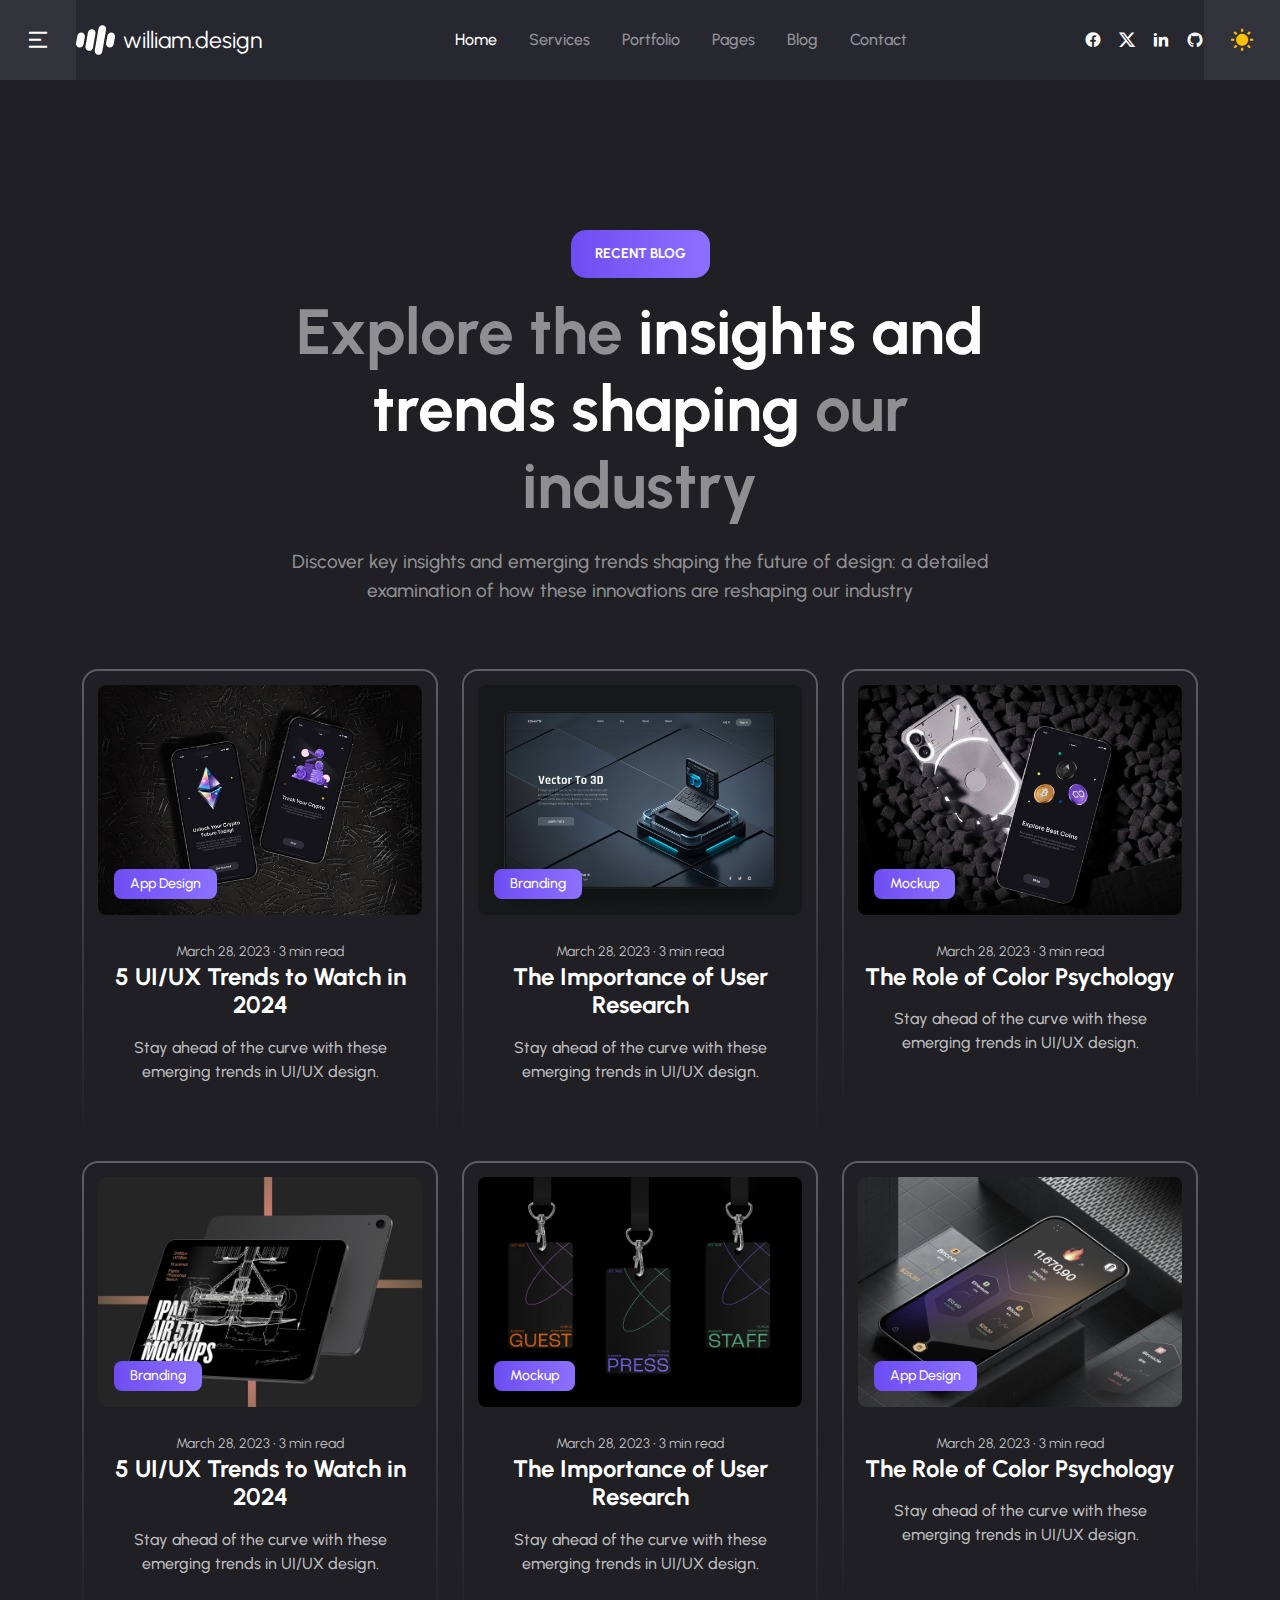
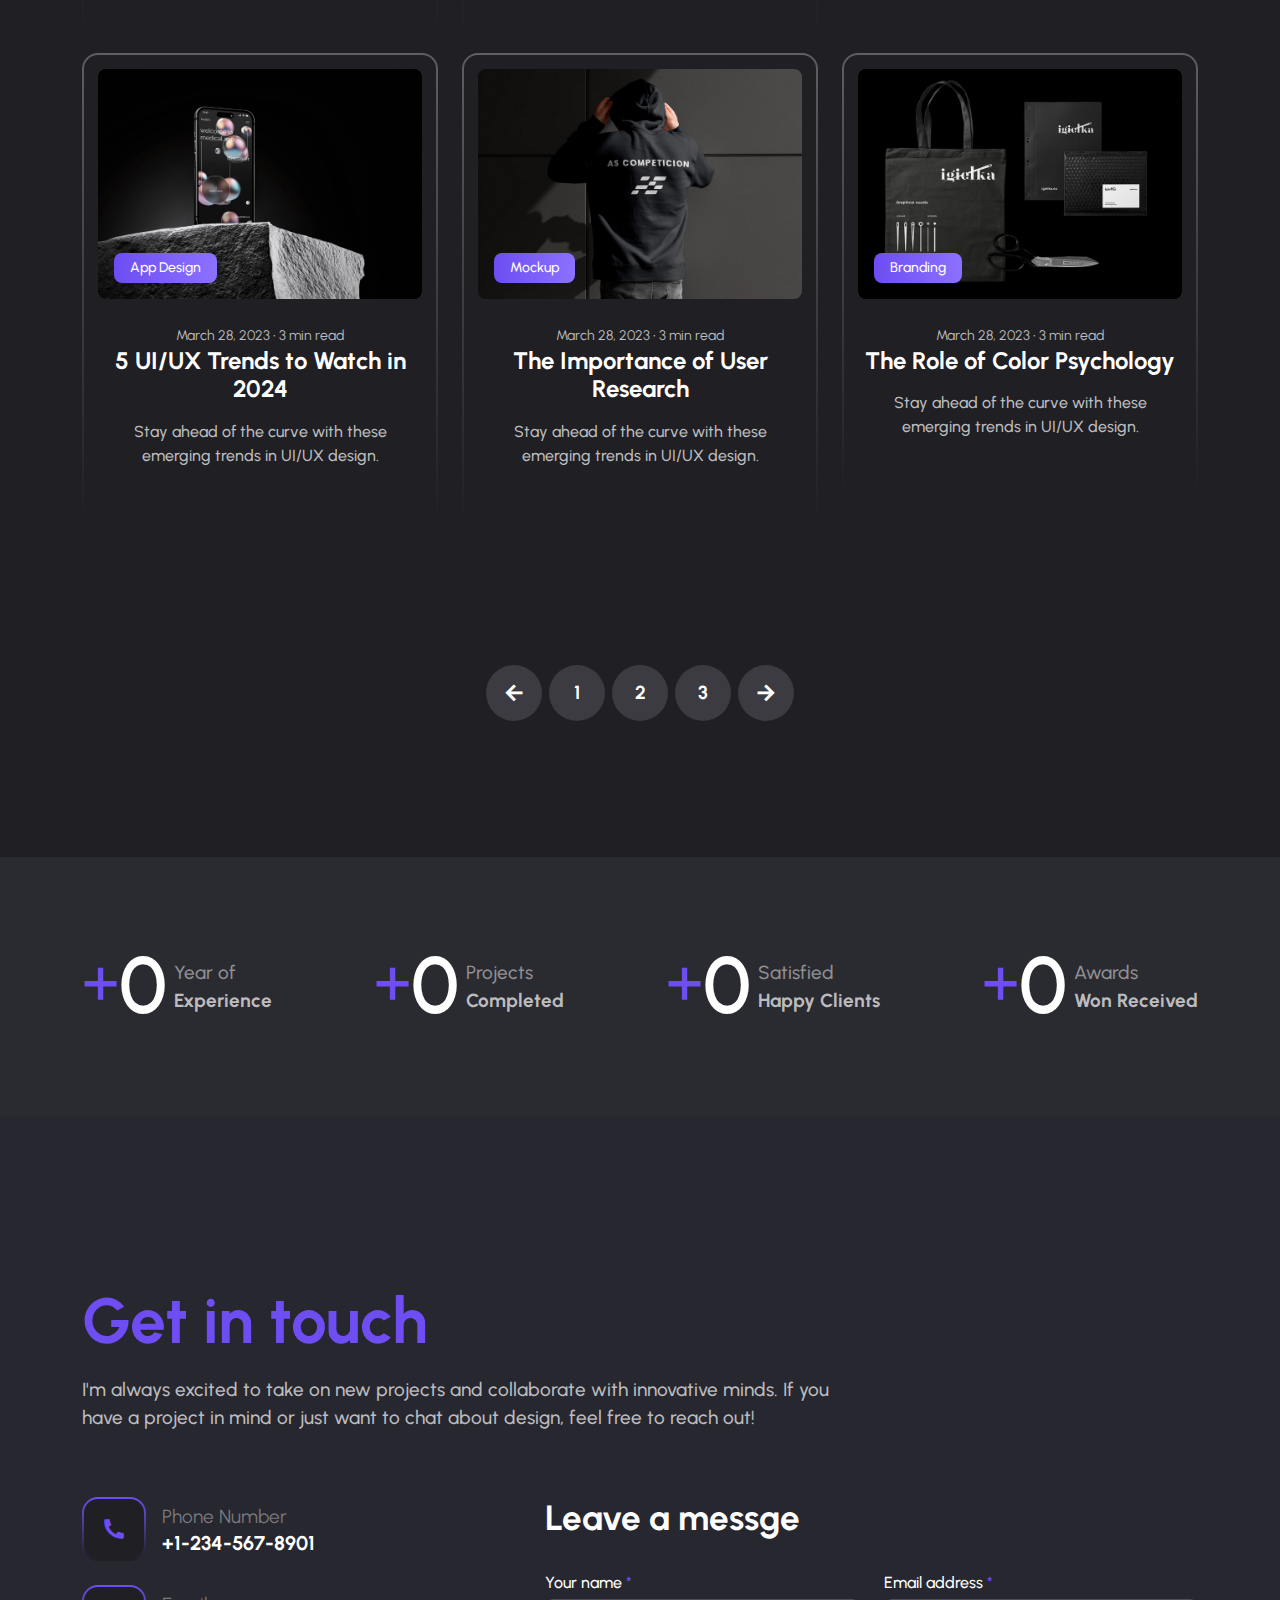
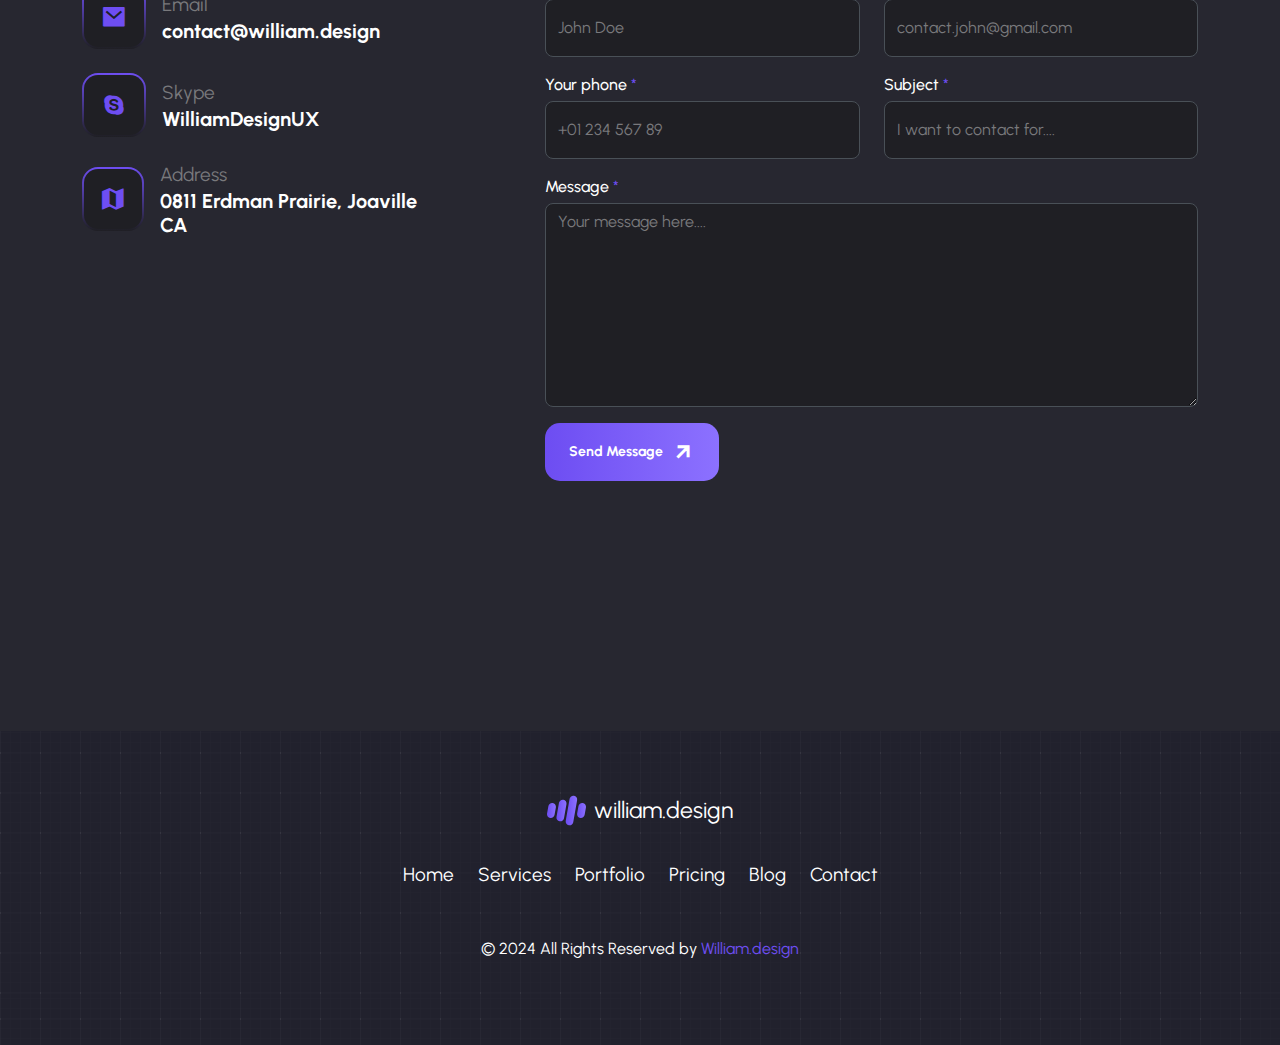
==== blog-list.html @ feea3c9a "Initial commit" ====
<!doctype html>
<html lang="en" data-bs-theme="dark">
    <head>
        <meta charset="UTF-8" />
<meta name="viewport" content="width=device-width, initial-scale=1.0" />
<meta http-equiv="x-ua-compatible" content="ie=edge" />
<title>William - Blog List</title>
<script src="assets/js/vendors/color-modes.js"></script>
<!-- Favicon icon-->
<link rel="shortcut icon" type="image/x-icon" href="assets/imgs/template/favicon-gradient.svg" />
<!-- Libs CSS -->
<link rel="stylesheet" href="assets/css/vendors/bootstrap.min.css" />
<link rel="stylesheet" href="assets/css/vendors/swiper-bundle.min.css" />
<link rel="stylesheet" href="assets/css/vendors/aos.css" />
<link rel="stylesheet" href="assets/css/vendors/odometer.css" />
<link rel="stylesheet" href="assets/css/vendors/carouselTicker.css" />
<link rel="stylesheet" href="assets/css/vendors/magnific-popup.css" />
<link rel="stylesheet" href="assets/fonts/remixicon/remixicon.css" />
<link rel="stylesheet" href="assets/fonts/satoshi/satoshi.css" />
<!-- Fonts -->
<link rel="preconnect" href="https://fonts.googleapis.com" />
<link rel="preconnect" href="https://fonts.gstatic.com" crossorigin />
<link href="https://fonts.googleapis.com/css2?family=DM+Mono:wght@300;400;500&family=Playfair+Display:wght@400..900&family=Urbanist:wght@100..900&display=swap" rel="stylesheet" />
<!-- Main CSS -->
<link rel="stylesheet" href="assets/css/main.css" />

    </head>
    <body>
        <!-- prettier-ignore -->
        <!--Preloader-->
<div id="preloader">
    <div class="loader-cover">
        <div class="loader-container">
            <div class="loader-icon"></div>
        </div>
    </div>
</div>
<!--Preloader-end -->

        <!-- Navbar -->
<header>
    <nav class="navbar navbar-expand-lg navbar-light w-100 flex-nowrap z-999 p-0">
        <a href="#" class="navbar-menu p-4 text-center square-100 menu-tigger icon_80 icon-shape d-none d-md-flex" data-bs-target=".offCanvas__info" aria-controls="offCanvas__info">
            <i class="ri-menu-2-line"></i>
        </a>
        <div class="container py-3 px-0">
            <a class="navbar-brand d-flex main-logo align-items-center ms-lg-0 ms-md-5 ms-3" href="index.html">
                <img src="assets/imgs/template/favicon.svg" alt="zelio" />
                <span class="fs-4 ms-2">william.design</span>
            </a>
            <div class="d-none d-lg-flex"><div class="main-menu">
    <ul class="navbar-nav me-auto mb-2 mb-lg-0">
        <li class="nav-item has-children">
            <a class="nav-link active" href="#">Home</a>
            <ul class="sub-menu">
                <li><a href="index.html">Landing page</a></li>
                <li><a href="index-1.html">Home 1 - Designer</a></li>
                <li><a href="index-2.html">Home 2 - Developer</a></li>
                <li><a href="index-3.html">Home 3 - Author</a></li>
            </ul>
        </li>

        <li class="nav-item">
            <a class="nav-link" href="services.html">Services</a>
        </li>
        <li class="nav-item">
            <a class="nav-link" href="work.html">Portfolio</a>
        </li>

        <li class="nav-item  has-children">
            <a class="nav-link" href="#">Pages</a>
            <ul class="sub-menu">
                <li><a href="pricing.html">Pricing</a></li>
                <li><a href="coming-soon.html">Coming Soon</a></li>
                <li><a href="404.html">404</a></li>
            </ul>
        </li>

        <li class="nav-item">
            <a class="nav-link" href="blog-list.html">Blog</a>
        </li>
        <li class="nav-item">
            <a class="nav-link" href="#contact">Contact</a>
        </li>
    </ul>
</div>
</div>
            <div class="navbar-social d-flex align-items-center pe-5 pe-lg-0 me-5 me-lg-0">
                <div class="d-md-flex d-none gap-3">
                    <a href="http://facebook.com">
                        <i class="ri-facebook-circle-fill fs-18"></i>
                    </a>
                    <a href="http://twitter.com">
                        <i class="ri-twitter-x-fill fs-18"></i>
                    </a>
                    <a href="http://linkedin.com">
                        <i class="ri-linkedin-fill fs-18"></i>
                    </a>
                    <a href="http://github.com">
                        <i class="ri-github-fill fs-18"></i>
                    </a>
                </div>
                <div class="burger-icon burger-icon-white border rounded-3">
                    <span class="burger-icon-top"></span>
                    <span class="burger-icon-mid"></span>
                    <span class="burger-icon-bottom"></span>
                </div>
            </div>
        </div>
        <div class="dark-light-switcher pe-10 pe-lg-0 pe-0 ps-md-5 ps-0 ps-lg-4 pe-lg-4 d-flex justify-content-center align-items-center icon_80 @@classList">
    <i class="ri-sun-fill text-warning"></i>
    <i class="ri-contrast-2-line text-white"></i>
</div>

    </nav>
    <!-- offCanvas-menu -->
<div class="offCanvas__info">
    <div class="offCanvas__close-icon menu-close">
        <button><i class="ri-close-line"></i></button>
    </div>
    <div class="offCanvas__logo mb-5"><h3 class="mb-0">Get in touch</h3></div>
    <div class="offCanvas__side-info mb-30">
        <div class="contact-list mb-30">
            <p class="fs-6 fw-medium text-200 mb-5">I'm always excited to take on new projects and collaborate with innovative minds.</p>
            <div class="mb-3">
                <span class="text-400 fs-5">Phone Number</span>
                <p class="mb-0">+1-234-567-8901</p>
            </div>
            <div class="mb-3">
                <span class="text-400 fs-5">Email</span>
                <p class="mb-0">contact@william.design</p>
            </div>
            <div class="mb-3">
                <span class="text-400 fs-5">Skype</span>
                <p class="mb-0">WilliamDesignUX</p>
            </div>
            <div class="mb-3">
                <span class="text-400 fs-5">Address</span>
                <p class="mb-0">0811 Erdman Prairie Road, Joaville, California 90210</p>
            </div>
        </div>

        <div class="contact-list">
            <p class="text-400 fs-5 mb-2">Social</p>
            <div class="d-md-flex d-none gap-3">
                <a href="http://facebook.com">
                    <i class="ri-facebook-circle-fill fs-18"></i>
                </a>
                <a href="http://twitter.com">
                    <i class="ri-twitter-x-fill fs-18"></i>
                </a>
                <a href="http://linkedin.com">
                    <i class="ri-linkedin-fill fs-18"></i>
                </a>
                <a href="http://github.com">
                    <i class="ri-github-fill fs-18"></i>
                </a>
            </div>
        </div>
    </div>
</div>
<div class="offCanvas__overly"></div>
 <div class="mobile-header-active mobile-header-wrapper-style perfect-scrollbar button-bg-2">
    <div class="mobile-header-wrapper-inner">
        <div class="mobile-header-logo">
            <a class="d-flex main-logo align-items-center d-inline-flex" href="index.html">
                <img src="assets/imgs/footer-1/logo.svg" alt="zelio" />
                <span class="fs-4 ms-2 text-dark">william.design</span>
            </a>
            <div class="burger-icon burger-icon-white border rounded-3">
                <span class="burger-icon-top"></span>
                <span class="burger-icon-mid"></span>
                <span class="burger-icon-bottom"></span>
            </div>
        </div>
        <div class="mobile-header-content-area">
            <div class="perfect-scroll">
                <div class="mobile-menu-wrap mobile-header-border">
                    <nav>
                        <ul class="mobile-menu font-heading ps-0">
                            <li class="nav-item has-children">
                                <a class="nav-link active" href="#">Home</a>
                                <ul class="sub-menu">
                                    <li><a href="index.html">Landing page</a></li>
                                    <li><a href="index-1.html">Home 1 - Designer</a></li>
                                    <li><a href="index-2.html">Home 2 - Developer</a></li>
                                    <li><a href="index-3.html">Home 3 - Author</a></li>
                                </ul>
                            </li>

                            <li class="nav-item">
                                <a class="nav-link" href="services.html">Services</a>
                            </li>
                            <li class="nav-item">
                                <a class="nav-link" href="work.html">Portfolio</a>
                            </li>

                            <li class="nav-item">
                                <a class="nav-link" href="pricing.html">Pricing</a>
                            </li>

                            <li class="nav-item">
                                <a class="nav-link" href="blog-list.html">Blog</a>
                            </li>
                            <li class="nav-item">
                                <a class="nav-link" href="#contact">Contact</a>
                            </li>
                        </ul>
                    </nav>
                </div>
            </div>
        </div>
    </div>
</div>

</header>

        <main>
            <!-- prettier-ignore -->
            <!-- blog list -->
<section class="section-blog-list pt-150">
    <div class="container">
        <div class="row">
            <div class="col-lg-8 mx-lg-auto mb-lg-0">
                <div class="text-center">
                    <div class="btn btn-gradient d-inline-block text-uppercase">Recent blog</div>
                    <h3 class="ds-3 mt-3 mb-4 text-300">Explore the <span class="text-dark">insights and trends shaping</span> our industry</h3>
                    <p class="text-300 fs-5 mb-0">
                        Discover key insights and emerging trends shaping the future of design: a detailed <br />
                        examination of how these innovations are reshaping our industry
                    </p>
                </div>
            </div>
        </div>
        <div class="row mt-8">
            <!--prettier-ignore-->
            <div class="col-lg-4">
    <div class="blog-card rounded-4 mb-lg-3 mb-md-5 mb-3">
        <div class="blog-card__image position-relative">
            <div class="zoom-img rounded-3 overflow-hidden">
                <img class="w-100" src="assets/imgs/blog/blog-1/img-1.png" alt="zelio" />
                <a class="position-absolute bottom-0 start-0 m-3 text-white-keep btn btn-gradient fw-medium rounded-3 px-3 py-2" href="blog-details.html">App Design</a>
                <a href="blog-details.html" class="blog-card__link position-absolute top-50 start-50 translate-middle icon-md icon-shape bg-linear-1 rounded-circle">
                    <i class="ri-arrow-right-up-line text-dark"></i>
                </a>
            </div>
        </div>
        <div class="blog-card__content position-relative text-center mt-4">
            <span class="blog-card__date fs-7">March 28, 2023 • 3 min read</span>
            <h5 class="blog-card__title">5 UI/UX Trends to Watch in 2024</h5>
            <p class="blog-card__description fs-6">Stay ahead of the curve with these emerging trends in UI/UX design.</p>
            <a href="blog-details.html" class="link-overlay position-absolute top-0 start-0 w-100 h-100"></a>
        </div>
    </div>
</div>
<div class="col-lg-4">
    <div class="blog-card rounded-4 mb-lg-3 mb-md-5 mb-3">
        <div class="blog-card__image position-relative">
            <div class="zoom-img rounded-3 overflow-hidden">
                <img class="w-100" src="assets/imgs/blog/blog-1/img-2.png" alt="zelio" />
                <a class="position-absolute bottom-0 start-0 m-3 text-white-keep btn btn-gradient fw-medium rounded-3 px-3 py-2" href="blog-details.html">Branding</a>
                <a href="blog-details.html" class="blog-card__link position-absolute top-50 start-50 translate-middle icon-md icon-shape bg-linear-1 rounded-circle">
                    <i class="ri-arrow-right-up-line text-dark"></i>
                </a>
            </div>
        </div>
        <div class="blog-card__content position-relative text-center mt-4">
            <span class="blog-card__date fs-7">March 28, 2023 • 3 min read</span>
            <h5 class="blog-card__title">The Importance of User Research</h5>
            <p class="blog-card__description fs-6">Stay ahead of the curve with these emerging trends in UI/UX design.</p>
            <a href="blog-details.html" class="link-overlay position-absolute top-0 start-0 w-100 h-100"></a>
        </div>
    </div>
</div>
<div class="col-lg-4">
    <div class="blog-card rounded-4 mb-lg-3 mb-md-5 mb-3">
        <div class="blog-card__image position-relative">
            <div class="zoom-img rounded-3 overflow-hidden">
                <img class="w-100" src="assets/imgs/blog/blog-1/img-3.png" alt="zelio" />
                <a class="position-absolute bottom-0 start-0 m-3 text-white-keep btn btn-gradient fw-medium rounded-3 px-3 py-2" href="blog-details.html">Mockup</a>
                <a href="blog-details.html" class="blog-card__link position-absolute top-50 start-50 translate-middle icon-md icon-shape bg-linear-1 rounded-circle">
                    <i class="ri-arrow-right-up-line text-dark"></i>
                </a>
            </div>
        </div>
        <div class="blog-card__content position-relative text-center mt-4">
            <span class="blog-card__date fs-7">March 28, 2023 • 3 min read</span>
            <h5 class="blog-card__title">The Role of Color Psychology</h5>
            <p class="blog-card__description fs-6">Stay ahead of the curve with these emerging trends in UI/UX design.</p>
            <a href="blog-details.html" class="link-overlay position-absolute top-0 start-0 w-100 h-100"></a>
        </div>
    </div>
</div>
<div class="col-lg-4">
    <div class="blog-card rounded-4 mb-lg-3 mb-md-5 mb-3">
        <div class="blog-card__image position-relative">
            <div class="zoom-img rounded-3 overflow-hidden">
                <img class="w-100" src="assets/imgs/blog/blog-1/img-4.png" alt="zelio" />
                <a class="position-absolute bottom-0 start-0 m-3 text-white-keep btn btn-gradient fw-medium rounded-3 px-3 py-2" href="blog-details.html">Branding</a>
                <a href="blog-details.html" class="blog-card__link position-absolute top-50 start-50 translate-middle icon-md icon-shape bg-linear-1 rounded-circle">
                    <i class="ri-arrow-right-up-line text-dark"></i>
                </a>
            </div>
        </div>
        <div class="blog-card__content position-relative text-center mt-4">
            <span class="blog-card__date fs-7">March 28, 2023 • 3 min read</span>
            <h5 class="blog-card__title">5 UI/UX Trends to Watch in 2024</h5>
            <p class="blog-card__description fs-6">Stay ahead of the curve with these emerging trends in UI/UX design.</p>
            <a href="blog-details.html" class="link-overlay position-absolute top-0 start-0 w-100 h-100"></a>
        </div>
    </div>
</div>
<div class="col-lg-4">
    <div class="blog-card rounded-4 mb-lg-3 mb-md-5 mb-3">
        <div class="blog-card__image position-relative">
            <div class="zoom-img rounded-3 overflow-hidden">
                <img class="w-100" src="assets/imgs/blog/blog-1/img-5.png" alt="zelio" />
                <a class="position-absolute bottom-0 start-0 m-3 text-white-keep btn btn-gradient fw-medium rounded-3 px-3 py-2" href="blog-details.html">Mockup</a>
                <a href="blog-details.html" class="blog-card__link position-absolute top-50 start-50 translate-middle icon-md icon-shape bg-linear-1 rounded-circle">
                    <i class="ri-arrow-right-up-line text-dark"></i>
                </a>
            </div>
        </div>
        <div class="blog-card__content position-relative text-center mt-4">
            <span class="blog-card__date fs-7">March 28, 2023 • 3 min read</span>
            <h5 class="blog-card__title">The Importance of User Research</h5>
            <p class="blog-card__description fs-6">Stay ahead of the curve with these emerging trends in UI/UX design.</p>
            <a href="blog-details.html" class="link-overlay position-absolute top-0 start-0 w-100 h-100"></a>
        </div>
    </div>
</div>
<div class="col-lg-4">
    <div class="blog-card rounded-4 mb-lg-3 mb-md-5 mb-3">
        <div class="blog-card__image position-relative">
            <div class="zoom-img rounded-3 overflow-hidden">
                <img class="w-100" src="assets/imgs/blog/blog-1/img-6.png" alt="zelio" />
                <a class="position-absolute bottom-0 start-0 m-3 text-white-keep btn btn-gradient fw-medium rounded-3 px-3 py-2" href="blog-details.html">App Design</a>
                <a href="blog-details.html" class="blog-card__link position-absolute top-50 start-50 translate-middle icon-md icon-shape bg-linear-1 rounded-circle">
                    <i class="ri-arrow-right-up-line text-dark"></i>
                </a>
            </div>
        </div>
        <div class="blog-card__content position-relative text-center mt-4">
            <span class="blog-card__date fs-7">March 28, 2023 • 3 min read</span>
            <h5 class="blog-card__title">The Role of Color Psychology</h5>
            <p class="blog-card__description fs-6">Stay ahead of the curve with these emerging trends in UI/UX design.</p>
            <a href="blog-details.html" class="link-overlay position-absolute top-0 start-0 w-100 h-100"></a>
        </div>
    </div>
</div>
<div class="col-lg-4">
    <div class="blog-card rounded-4 mb-lg-3 mb-md-5 mb-3">
        <div class="blog-card__image position-relative">
            <div class="zoom-img rounded-3 overflow-hidden">
                <img class="w-100" src="assets/imgs/blog/blog-1/img-7.png" alt="zelio" />
                <a class="position-absolute bottom-0 start-0 m-3 text-white-keep btn btn-gradient fw-medium rounded-3 px-3 py-2" href="blog-details.html">App Design</a>
                <a href="blog-details.html" class="blog-card__link position-absolute top-50 start-50 translate-middle icon-md icon-shape bg-linear-1 rounded-circle">
                    <i class="ri-arrow-right-up-line text-dark"></i>
                </a>
            </div>
        </div>
        <div class="blog-card__content position-relative text-center mt-4">
            <span class="blog-card__date fs-7">March 28, 2023 • 3 min read</span>
            <h5 class="blog-card__title">5 UI/UX Trends to Watch in 2024</h5>
            <p class="blog-card__description fs-6">Stay ahead of the curve with these emerging trends in UI/UX design.</p>
            <a href="blog-details.html" class="link-overlay position-absolute top-0 start-0 w-100 h-100"></a>
        </div>
    </div>
</div>
<div class="col-lg-4">
    <div class="blog-card rounded-4 mb-lg-3 mb-md-5 mb-3">
        <div class="blog-card__image position-relative">
            <div class="zoom-img rounded-3 overflow-hidden">
                <img class="w-100" src="assets/imgs/blog/blog-1/img-8.png" alt="zelio" />
                <a class="position-absolute bottom-0 start-0 m-3 text-white-keep btn btn-gradient fw-medium rounded-3 px-3 py-2" href="blog-details.html">Mockup</a>
                <a href="blog-details.html" class="blog-card__link position-absolute top-50 start-50 translate-middle icon-md icon-shape bg-linear-1 rounded-circle">
                    <i class="ri-arrow-right-up-line text-dark"></i>
                </a>
            </div>
        </div>
        <div class="blog-card__content position-relative text-center mt-4">
            <span class="blog-card__date fs-7">March 28, 2023 • 3 min read</span>
            <h5 class="blog-card__title">The Importance of User Research</h5>
            <p class="blog-card__description fs-6">Stay ahead of the curve with these emerging trends in UI/UX design.</p>
            <a href="blog-details.html" class="link-overlay position-absolute top-0 start-0 w-100 h-100"></a>
        </div>
    </div>
</div>
<div class="col-lg-4">
    <div class="blog-card rounded-4 mb-lg-3 mb-md-5 mb-3">
        <div class="blog-card__image position-relative">
            <div class="zoom-img rounded-3 overflow-hidden">
                <img class="w-100" src="assets/imgs/blog/blog-1/img-9.png" alt="zelio" />
                <a class="position-absolute bottom-0 start-0 m-3 text-white-keep btn btn-gradient fw-medium rounded-3 px-3 py-2" href="blog-details.html">Branding</a>
                <a href="blog-details.html" class="blog-card__link position-absolute top-50 start-50 translate-middle icon-md icon-shape bg-linear-1 rounded-circle">
                    <i class="ri-arrow-right-up-line text-dark"></i>
                </a>
            </div>
        </div>
        <div class="blog-card__content position-relative text-center mt-4">
            <span class="blog-card__date fs-7">March 28, 2023 • 3 min read</span>
            <h5 class="blog-card__title">The Role of Color Psychology</h5>
            <p class="blog-card__description fs-6">Stay ahead of the curve with these emerging trends in UI/UX design.</p>
            <a href="blog-details.html" class="link-overlay position-absolute top-0 start-0 w-100 h-100"></a>
        </div>
    </div>
</div>

        </div>
    </div>
</section>

            <div class="container">
    <div class="row py-120">
        <div class="d-flex justify-content-center align-items-center">
            <nav aria-label="Page navigation example">
                <ul class="pagination gap-2">
                    <li class="page-item">
                        <a class="icon-xl fs-5 page-link pagination_item border-0 rounded-circle icon-shape fw-bold bg-600" href="#" aria-label="Previous">
                            <i class="ri-arrow-left-line"></i>
                        </a>
                    </li>
                    <li class="page-item">
                        <a class="icon-xl fs-5 page-link pagination_item border-0 rounded-circle icon-shape fw-bold bg-600" href="#">1</a>
                    </li>
                    <li class="page-item">
                        <a class="icon-xl fs-5 page-link pagination_item border-0 rounded-circle icon-shape fw-bold bg-600" href="#">2</a>
                    </li>
                    <li class="page-item">
                        <a class="icon-xl fs-5 page-link pagination_item border-0 rounded-circle icon-shape fw-bold bg-600" href="#">3</a>
                    </li>
                    <li class="page-item">
                        <a class="icon-xl fs-5 page-link pagination_item border-0 rounded-circle icon-shape fw-bold bg-600" href="#" aria-label="Next">
                            <i class="ri-arrow-right-line"></i>
                        </a>
                    </li>
                </ul>
            </nav>
        </div>
    </div>
</div>
            <!--Static 1-->
<div class="section-static-1 position-relative overflow-hidden z-0 py-8 bg-6">
    <div class="container">
        <div class="inner">
            <div class="row align-items-center justify-content-between">
                <div class="col-lg-auto col-md-6">
                    <div class="counter-item-cover counter-item">
                        <div class="content text-center mx-auto d-flex align-items-center">
                            <span class="ds-3 count text-primary fw-medium my-0">+<span class="odometer ds-1 text-dark fw-semibold" data-count="12"></span></span>
                            <div class="text-start ms-2">
                                <p class="fs-5 mb-0 text-300">Year of</p>
                                <p class="fs-5 mb-0 fw-bold">Experience</p>
                            </div>
                        </div>
                    </div>
                </div>
                <div class="col-lg-auto col-md-6">
                    <div class="counter-item-cover counter-item">
                        <div class="content text-center mx-auto d-flex align-items-center">
                            <span class="ds-3 count text-primary fw-medium my-0">+<span class="odometer ds-1 text-dark fw-semibold" data-count="250"></span></span>
                            <div class="text-start ms-2">
                                <p class="fs-5 mb-0 text-300">Projects</p>
                                <p class="fs-5 mb-0 fw-bold">Completed</p>
                            </div>
                        </div>
                    </div>
                </div>
                <div class="col-lg-auto col-md-6">
                    <div class="counter-item-cover counter-item">
                        <div class="content text-center mx-auto d-flex align-items-center">
                            <span class="ds-3 count text-primary fw-medium my-0">+<span class="odometer ds-1 text-dark fw-semibold" data-count="680"></span></span>
                            <div class="text-start ms-2">
                                <p class="fs-5 mb-0 text-300">Satisfied</p>
                                <p class="fs-5 mb-0 fw-bold">Happy Clients</p>
                            </div>
                        </div>
                    </div>
                </div>
                <div class="col-lg-auto col-md-6">
                    <div class="counter-item-cover counter-item">
                        <div class="content text-center mx-auto d-flex align-items-center">
                            <span class="ds-3 count text-primary fw-medium my-0">+<span class="odometer ds-1 text-dark fw-semibold" data-count="18"></span></span>
                            <div class="text-start ms-2">
                                <p class="fs-5 mb-0 text-300">Awards</p>
                                <p class="fs-5 mb-0 fw-bold">Won Received</p>
                            </div>
                        </div>
                    </div>
                </div>
            </div>
        </div>
    </div>
</div>

            <!-- Contact 1-->
<section id="contact" class="section-contact-1 bg-900 position-relative pt-150 pb-lg-250 pb-150 overflow-hidden">
    <div class="container position-relative z-1">
        <h3 class="ds-3 mt-3 mb-3 text-primary">Get in touch</h3>
        <span class="fs-5 fw-medium text-200">
            I'm always excited to take on new projects and collaborate with innovative minds. If you
            <br />
            have a project in mind or just want to chat about design, feel free to reach out!
        </span>
        <div class="row mt-8">
            <div class="col-lg-4 d-flex flex-column">
                <div class="d-flex align-items-center mb-4 position-relative d-inline-flex">
                    <div class="bg-white icon-flip position-relative icon-shape icon-xxl border-linear-2 border-2 rounded-4">
                        <i class="ri-phone-fill text-primary fs-26"></i>
                    </div>
                    <div class="ps-3">
                        <span class="text-400 fs-5">Phone Number</span>
                        <h6 class="mb-0">+1-234-567-8901</h6>
                    </div>
                    <a href="tel:+1-234-567-8901" class="position-absolute top-0 start-0 w-100 h-100"></a>
                </div>
                <div class="d-flex align-items-center mb-4 position-relative d-inline-flex">
                    <div class="bg-white icon-flip position-relative icon-shape icon-xxl border-linear-2 border-2 rounded-4">
                        <i class="ri-mail-fill text-primary fs-26"></i>
                    </div>
                    <div class="ps-3">
                        <span class="text-400 fs-5">Email</span>
                        <h6 class="mb-0">contact@william.design</h6>
                    </div>
                    <a href="mailto:someone@example.com" class="position-absolute top-0 start-0 w-100 h-100"></a>
                </div>
                <div class="d-flex align-items-center mb-4 position-relative d-inline-flex">
                    <div class="bg-white icon-flip position-relative icon-shape icon-xxl border-linear-2 border-2 rounded-4">
                        <i class="ri-skype-fill text-primary fs-26"></i>
                    </div>
                    <div class="ps-3">
                        <span class="text-400 fs-5">Skype</span>
                        <h6 class="mb-0">WilliamDesignUX</h6>
                    </div>
                    <a href="skype:SKYPENAME?add" class="position-absolute top-0 start-0 w-100 h-100"></a>
                </div>
                <div class="d-flex align-items-center mb-4 position-relative d-inline-flex">
                    <div class="bg-white icon-flip position-relative icon-shape icon-xxl border-linear-2 border-2 rounded-4">
                        <i class="ri-map-2-fill text-primary fs-26"></i>
                    </div>
                    <div class="ps-3">
                        <span class="text-400 fs-5">Address</span>
                        <h6 class="mb-0">0811 Erdman Prairie, Joaville CA</h6>
                    </div>
                    <a href="https://maps.google.com/maps?q=1st+avenue,New+York" class="position-absolute top-0 start-0 w-100 h-100"></a>
                </div>
            </div>
            <div class="col-lg-7 offset-lg-1 ps-lg-0 pt-5 pt-lg-0">
                <div class="position-relative">
                    <div class="position-relative z-2">
                        <h3>Leave a messge</h3>
                        <form action="#">
                            <div class="row mt-3">
                                <div class="col-md-6 ">
                                    <label class="mb-1 mt-3 text-dark" for="name">Your name <span class="text-primary">*</span></label>
                                    <input type="text" class="form-control border rounded-3" id="name" name="name" placeholder="John Doe" aria-label="username" />
                                </div>
                                <div class="col-md-6">
                                    <label class="mb-1 mt-3 text-dark" for="email">Email address <span class="text-primary">*</span></label>
                                    <input type="text" class="form-control border rounded-3" id="email" name="email" placeholder="contact.john@gmail.com" aria-label="email" />
                                </div>
                                <div class="col-md-6">
                                    <label class="mb-1 mt-3 text-dark" for="phone">Your phone <span class="text-primary">*</span></label>
                                    <input type="text" class="form-control border rounded-3" id="phone" name="phone" placeholder="+01 234 567 89" aria-label="phone" />
                                </div>
                                <div class="col-md-6">
                                    <label class="mb-1 mt-3 text-dark" for="subject">Subject <span class="text-primary">*</span></label>
                                    <input type="text" class="form-control border rounded-3" id="subject" name="subject" placeholder="I want to contact for...." aria-label="subject" />
                                </div>
                                <div class="col-12">
                                    <label class="mb-1 mt-3 text-dark" for="message">Message <span class="text-primary">*</span></label>
                                    <textarea class="form-control border rounded-3 pb-10" id="message" name="message" placeholder="Your message here...." aria-label="With textarea"></textarea>
                                </div>
                                <div class="col-12">
                                    <button type="submit" class="btn btn-gradient mt-3">
                                        Send Message
                                        <i class="ri-arrow-right-up-line"></i>
                                    </button>
                                </div>
                            </div>
                        </form>
                    </div>
                    <div class="z-0 bg-primary-dark rectangle-bg z-1 rounded-3"></div>
                </div>
            </div>
        </div>
    </div>
    <div class="scroll-move-right position-absolute bottom-0 start-50 translate-middle-x bg-900 overflow-hidden">
        <div class="wow img-custom-anim-top">
            <h3 class="stroke fs-280 text-lowercase text-900 mb-0 lh-1">william.design</h3>
        </div>
    </div>
</section>

        </main>
        <!-- prettier-ignore -->
        <!-- Footer -->
<footer>
    <div class="section-footer position-relative pt-60 pb-60 bg-secondary-1">
        <div class="container position-relative z-1">
            <div class="text-center">
                <a class="d-flex main-logo align-items-center d-inline-flex" href="index.html">
                    <img src="assets/imgs/footer-1/logo.svg" alt="zelio" />
                    <span class="fs-4 ms-2 text-white-keep">william.design</span>
                </a>
                <div class="navigation d-none d-md-flex align-items-center justify-content-center flex-wrap gap-4 my-4">
                    <a href="index.html" class="fs-5">
                        Home
                    </a>                   
                    <a href="services.html" class="fs-5">
                        Services
                    </a>
                    <a href="work.html" class="fs-5">
                        Portfolio
                    </a>
                    <a href="pricing.html" class="fs-5">
                        Pricing
                    </a>
                    <a href="blog-list.html" class="fs-5">
                        Blog
                    </a>
                    <a href="#contact" class="fs-5">
                        Contact
                    </a>
                </div>
            </div>
            <div class="row text-center py-4">
                <span class="fs-6 text-white-keep">© 2024 All Rights Reserved by <span><a href="#" class="text-primary">William.design</a></span>
            </div>
        </div>
        <div class="position-absolute top-0 start-0 w-100 h-100 z-0" data-background="assets/imgs/footer-1/background.png "></div>
    </div>
</footer>
        <!-- Scroll top -->
<div class="btn-scroll-top @@style">
    <svg class="progress-square svg-content" width="100%" height="100%" viewBox="0 0 40 40">
        <path d="M8 1H32C35.866 1 39 4.13401 39 8V32C39 35.866 35.866 39 32 39H8C4.13401 39 1 35.866 1 32V8C1 4.13401 4.13401 1 8 1Z" />
    </svg>
</div>

        <!-- Libs JS -->
<script src="assets/js/vendors/jquery-3.7.1.min.js"></script>
<script src="assets/js/vendors/bootstrap.bundle.min.js"></script>
<script src="assets/js/vendors/swiper-bundle.min.js"></script>
<script src="assets/js/vendors/aos.js"></script>
<script src="assets/js/vendors/wow.min.js"></script>
<script src="assets/js/vendors/smart-stick-nav.js"></script>
<script src="assets/js/vendors/jquery.magnific-popup.min.js"></script>
<script src="assets/js/vendors/gsap.min.js"></script>
<script src="assets/js/vendors/imagesloaded.pkgd.min.js"></script>
<script src="assets/js/vendors/isotope.pkgd.min.js"></script>
<script src="assets/js/vendors/ScrollTrigger.min.js"></script>
<script src="assets/js/vendors/jquery.carouselTicker.min.js"></script>
<script src="assets/js/vendors/jquery.odometer.min.js"></script>
<script src="assets/js/vendors/jquery.appear.js"></script>
<script src="assets/js/vendors/gsap-custom.js"></script>
<script src="assets/js/imageRevealHover.js"></script>
<script src="assets/js/vendors/aat.min.js"></script>
<!-- Theme JS -->
<script src="assets/js/main.js"></script>

    </body>
</html>
---- assets/css/vendors/odometer.css ----
.odometer.odometer-auto-theme,
.odometer.odometer-theme-default {
    display: inline-block;
    vertical-align: middle;
    *vertical-align: auto;
    *zoom: 1;
    *display: inline;
    position: relative;
}
.odometer.odometer-auto-theme .odometer-digit,
.odometer.odometer-theme-default .odometer-digit {
    display: inline-block;
    vertical-align: middle;
    *vertical-align: auto;
    *zoom: 1;
    *display: inline;
    position: relative;
}
.odometer.odometer-auto-theme .odometer-digit .odometer-digit-spacer,
.odometer.odometer-theme-default .odometer-digit .odometer-digit-spacer {
    display: inline-block;
    vertical-align: middle;
    *vertical-align: auto;
    *zoom: 1;
    *display: inline;
    visibility: hidden;
}
.odometer.odometer-auto-theme .odometer-digit .odometer-digit-inner,
.odometer.odometer-theme-default .odometer-digit .odometer-digit-inner {
    text-align: left;
    display: block;
    position: absolute;
    top: 0;
    left: 0;
    right: 0;
    bottom: 0;
    overflow: hidden;
}
.odometer.odometer-auto-theme .odometer-digit .odometer-ribbon,
.odometer.odometer-theme-default .odometer-digit .odometer-ribbon {
    display: block;
}
.odometer.odometer-auto-theme .odometer-digit .odometer-ribbon-inner,
.odometer.odometer-theme-default .odometer-digit .odometer-ribbon-inner {
    display: block;
    -webkit-backface-visibility: hidden;
    backface-visibility: hidden;
}
.odometer.odometer-auto-theme .odometer-digit .odometer-value,
.odometer.odometer-theme-default .odometer-digit .odometer-value {
    display: block;
    -webkit-transform: translateZ(0);
    transform: translateZ(0);
}
.odometer.odometer-auto-theme .odometer-digit .odometer-value.odometer-last-value,
.odometer.odometer-theme-default .odometer-digit .odometer-value.odometer-last-value {
    position: absolute;
}
.odometer.odometer-auto-theme.odometer-animating-up .odometer-ribbon-inner,
.odometer.odometer-theme-default.odometer-animating-up .odometer-ribbon-inner {
    -webkit-transition: -webkit-transform 2s;
    -moz-transition: -moz-transform 2s;
    -ms-transition: -ms-transform 2s;
    -o-transition: -o-transform 2s;
    transition: transform 2s;
}
.odometer.odometer-auto-theme.odometer-animating-up.odometer-animating .odometer-ribbon-inner,
.odometer.odometer-theme-default.odometer-animating-up.odometer-animating .odometer-ribbon-inner {
    -webkit-transform: translateY(-100%);
    -moz-transform: translateY(-100%);
    -ms-transform: translateY(-100%);
    -o-transform: translateY(-100%);
    transform: translateY(-100%);
}
.odometer.odometer-auto-theme.odometer-animating-down .odometer-ribbon-inner,
.odometer.odometer-theme-default.odometer-animating-down .odometer-ribbon-inner {
    -webkit-transform: translateY(-100%);
    -moz-transform: translateY(-100%);
    -ms-transform: translateY(-100%);
    -o-transform: translateY(-100%);
    transform: translateY(-100%);
}
.odometer.odometer-auto-theme.odometer-animating-down.odometer-animating .odometer-ribbon-inner,
.odometer.odometer-theme-default.odometer-animating-down.odometer-animating .odometer-ribbon-inner {
    -webkit-transition: -webkit-transform 2s;
    -moz-transition: -moz-transform 2s;
    -ms-transition: -ms-transform 2s;
    -o-transition: -o-transform 2s;
    transition: transform 2s;
    -webkit-transform: translateY(0);
    -moz-transform: translateY(0);
    -ms-transform: translateY(0);
    -o-transform: translateY(0);
    transform: translateY(0);
}
.odometer.odometer-auto-theme .odometer-value,
.odometer.odometer-theme-default .odometer-value {
    text-align: center;
}
.odometer-formatting-mark {
    display: none;
}
---- assets/css/vendors/carouselTicker.css ----
/**
 * CSS style for carouselTicker
 **/
.carouselTicker__list {
    margin: 10px 0;
    padding: 0;
    list-style-type: none;
    overflow: hidden;
}
.carouselTicker__item {
    margin: 0 50px;
    float: left;
    text-align: center;
}
/**
 * CSS style for vertical direction
 **/
.carouselTicker_vertical .carouselTicker__list {
    margin: 0;
}
.carouselTicker_vertical .carouselTicker__item {
    margin: 0 0 5px 0;
    line-height: 60px;
    text-align: center;
}
#carouselTicker .carouselTicker__item,
#carouselTicker-destructor-example .carouselTicker__item,
#carouselTicker-buttons-controls-example .carouselTicker__item {
    width: auto;
    height: auto;
    line-height: normal;
}
.carouselTicker__item img {
    vertical-align: top;
}
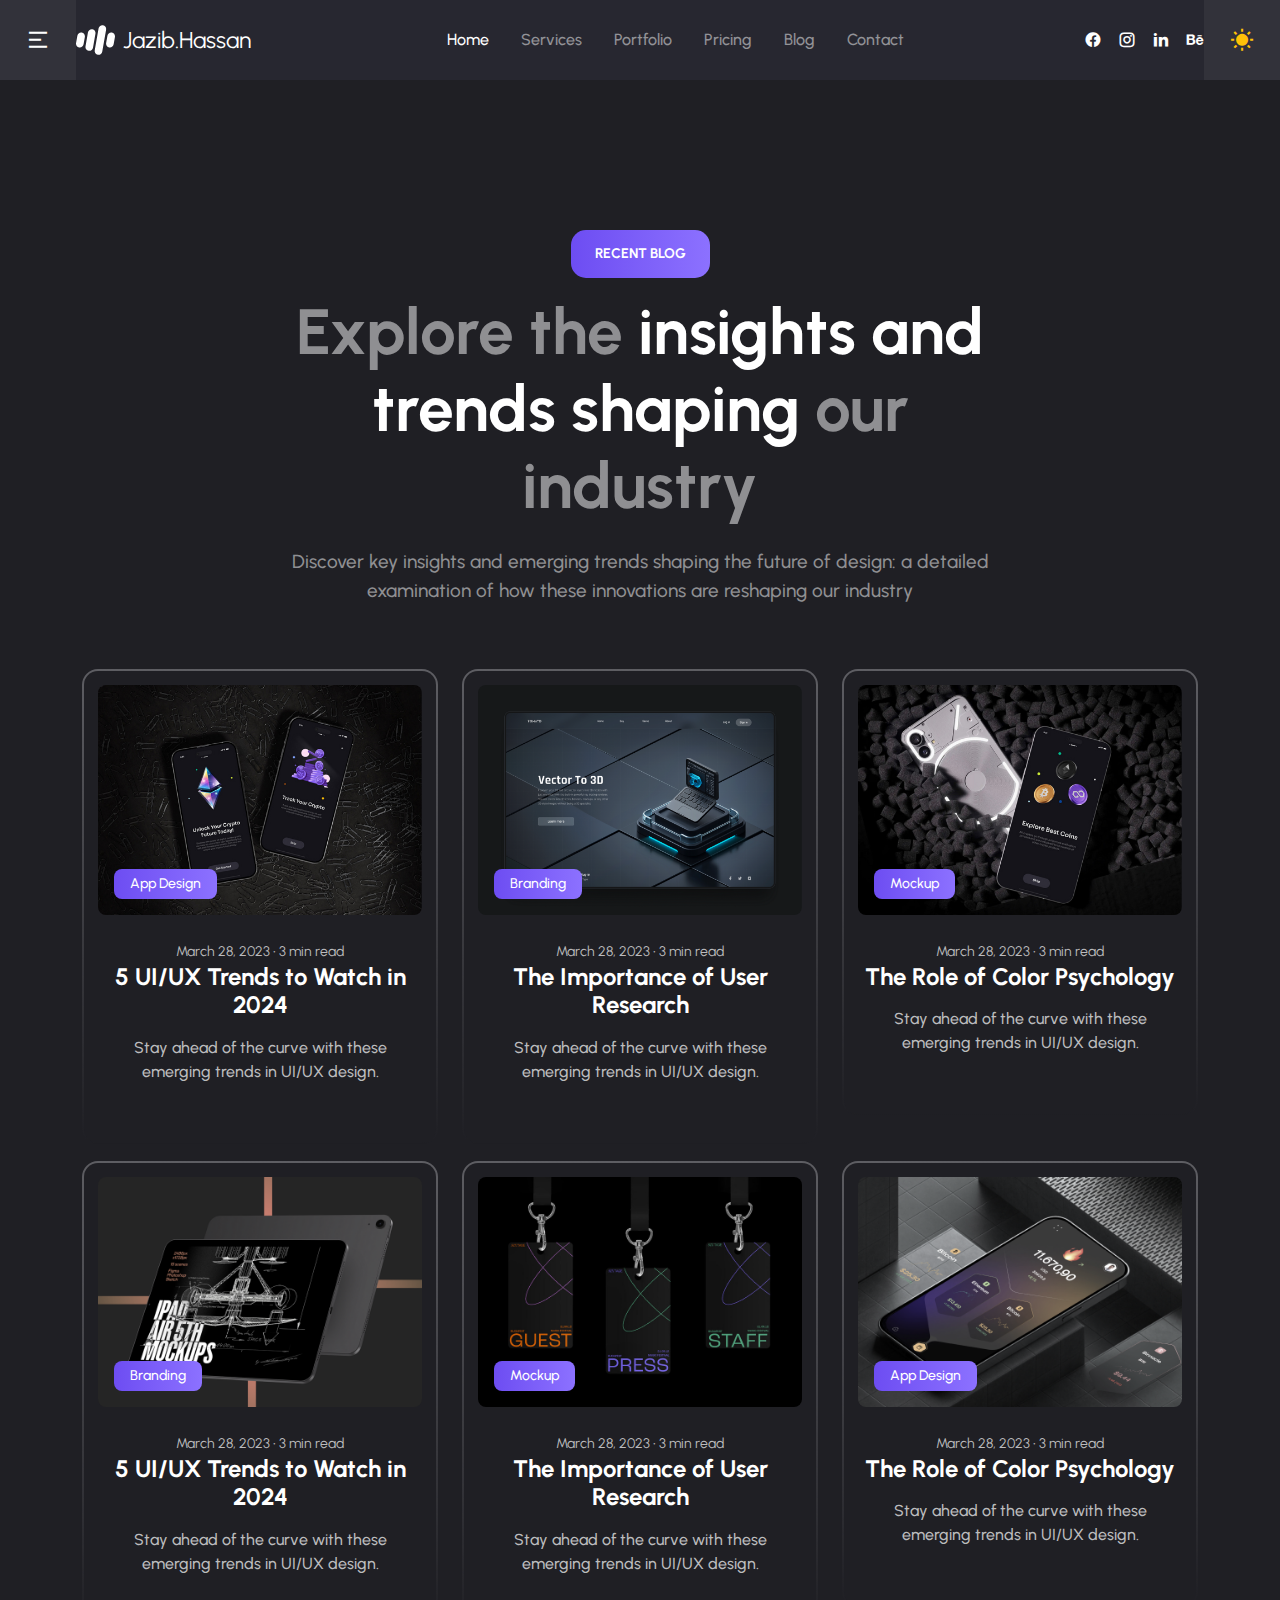
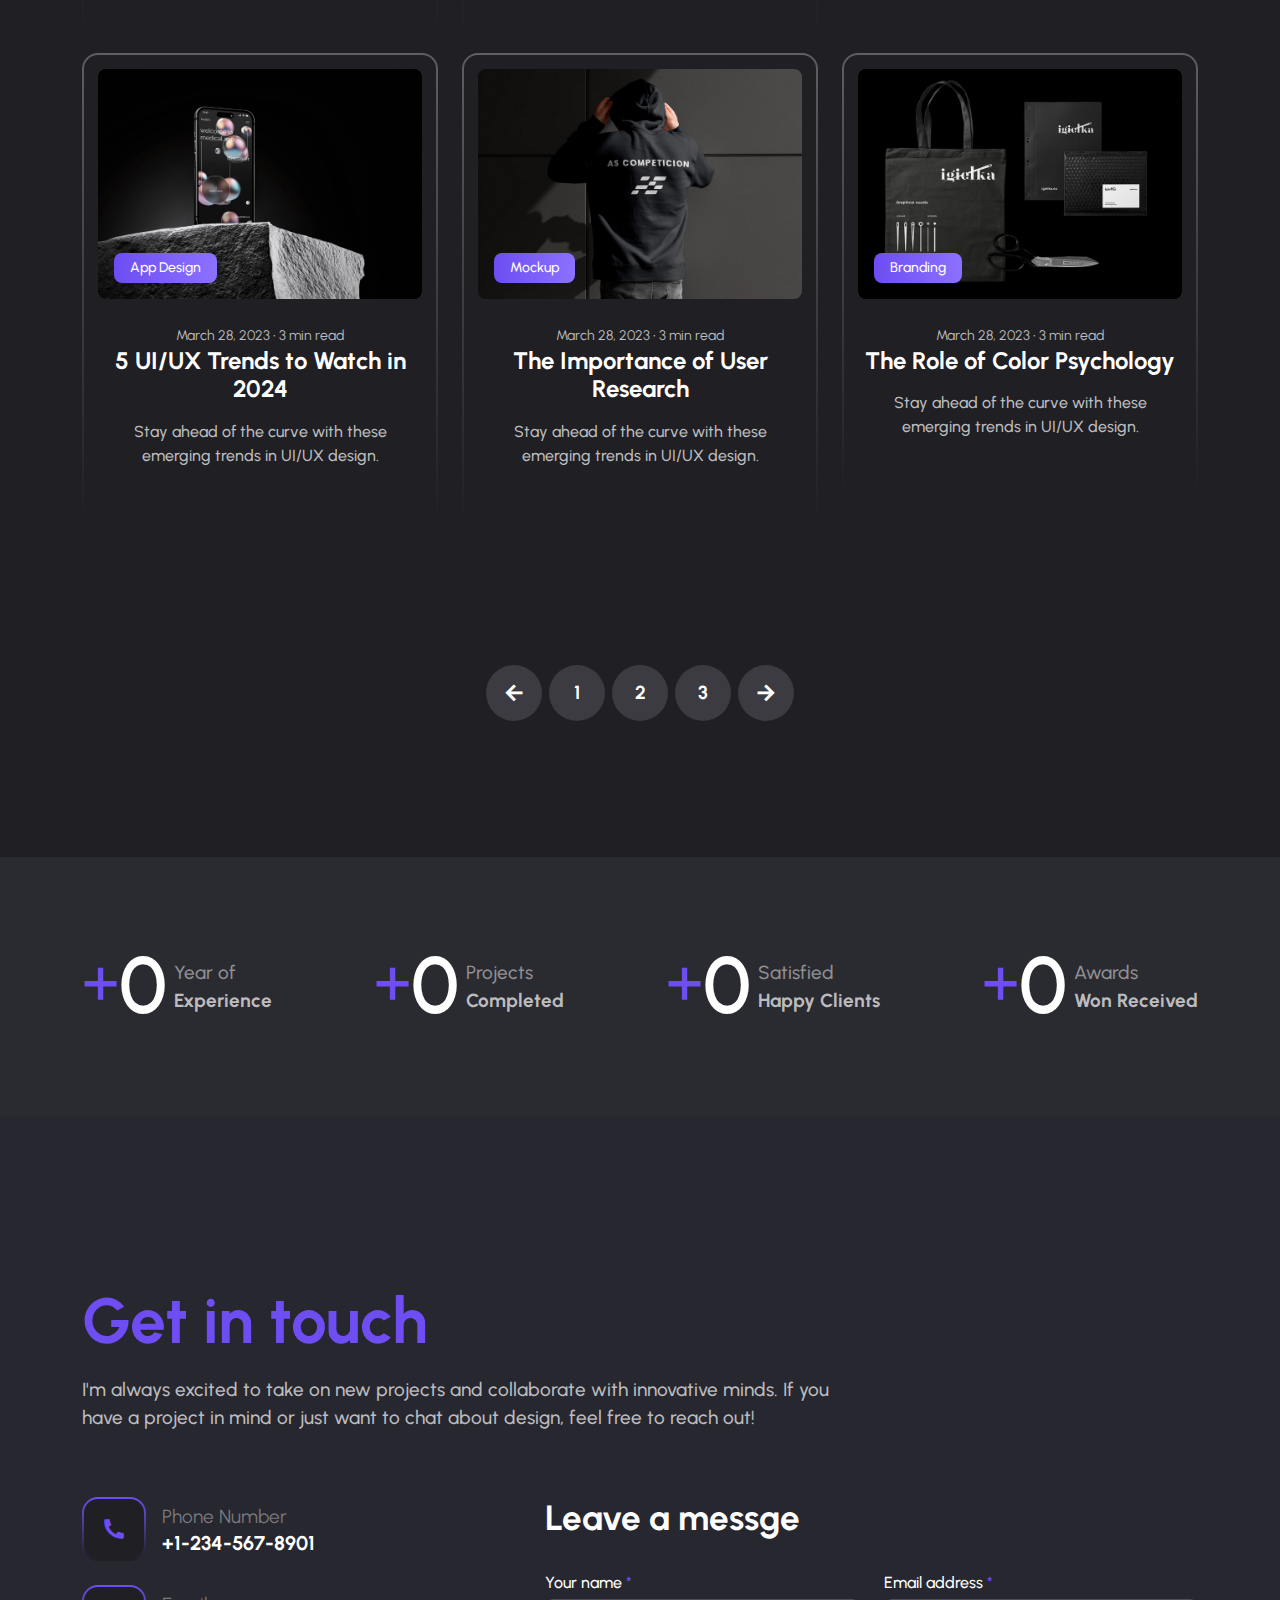
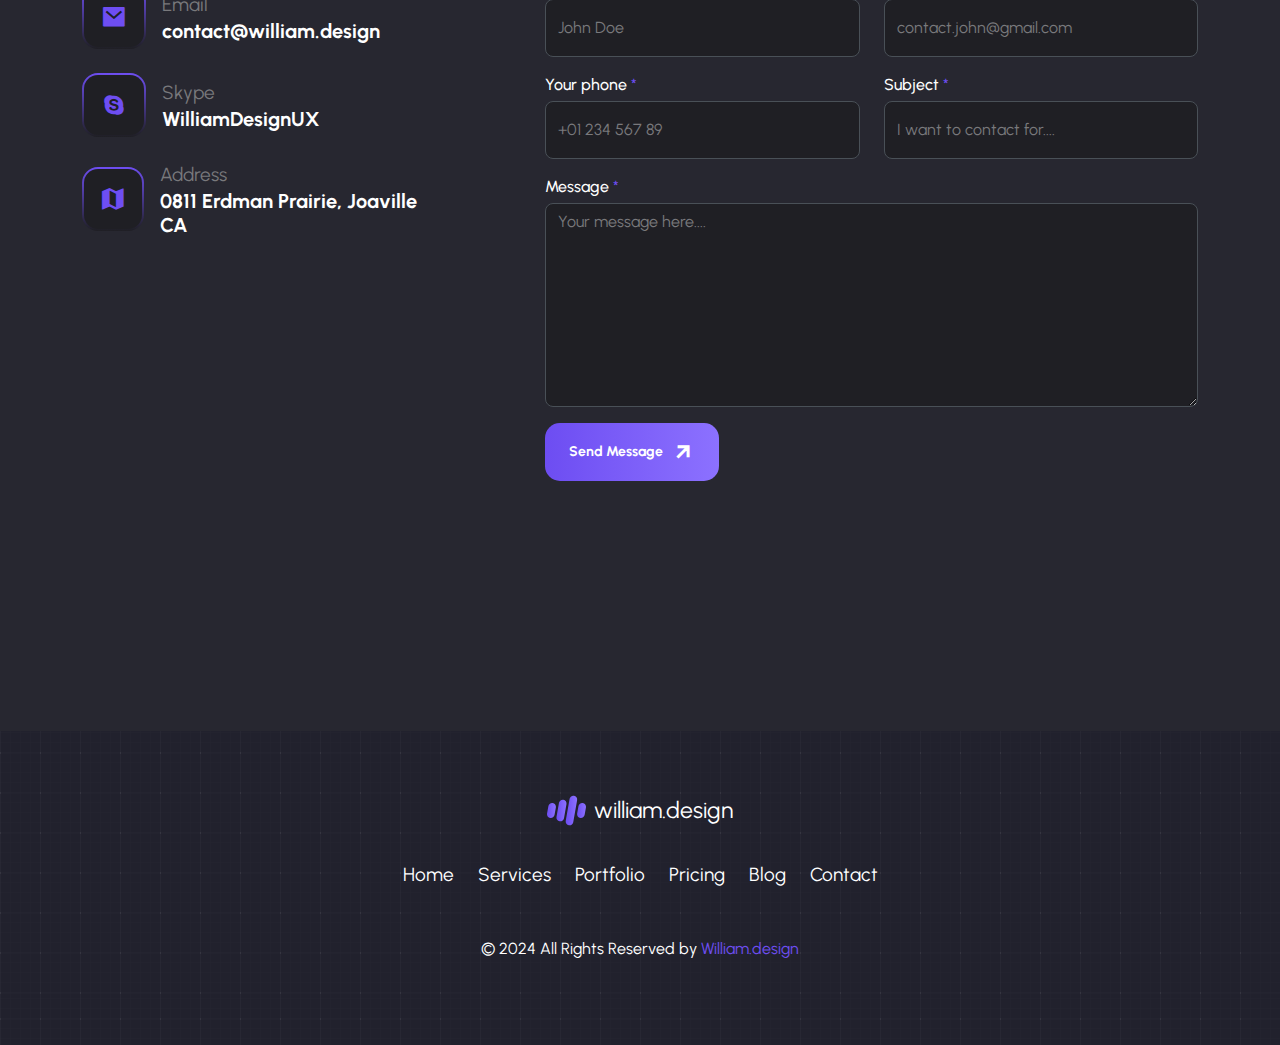
==== commit 92c71d7d: "change in pricing.html and blog-list.html" ====
--- a/blog-list.html
+++ b/blog-list.html
@@ -38,182 +38,184 @@
 <!--Preloader-end -->
 
         <!-- Navbar -->
-<header>
-    <nav class="navbar navbar-expand-lg navbar-light w-100 flex-nowrap z-999 p-0">
-        <a href="#" class="navbar-menu p-4 text-center square-100 menu-tigger icon_80 icon-shape d-none d-md-flex" data-bs-target=".offCanvas__info" aria-controls="offCanvas__info">
-            <i class="ri-menu-2-line"></i>
-        </a>
-        <div class="container py-3 px-0">
-            <a class="navbar-brand d-flex main-logo align-items-center ms-lg-0 ms-md-5 ms-3" href="index.html">
-                <img src="assets/imgs/template/favicon.svg" alt="zelio" />
-                <span class="fs-4 ms-2">william.design</span>
-            </a>
-            <div class="d-none d-lg-flex"><div class="main-menu">
-    <ul class="navbar-nav me-auto mb-2 mb-lg-0">
-        <li class="nav-item has-children">
-            <a class="nav-link active" href="#">Home</a>
-            <ul class="sub-menu">
-                <li><a href="index.html">Landing page</a></li>
-                <li><a href="index-1.html">Home 1 - Designer</a></li>
-                <li><a href="index-2.html">Home 2 - Developer</a></li>
-                <li><a href="index-3.html">Home 3 - Author</a></li>
-            </ul>
-        </li>
-
-        <li class="nav-item">
-            <a class="nav-link" href="services.html">Services</a>
-        </li>
-        <li class="nav-item">
-            <a class="nav-link" href="work.html">Portfolio</a>
-        </li>
-
-        <li class="nav-item  has-children">
-            <a class="nav-link" href="#">Pages</a>
-            <ul class="sub-menu">
-                <li><a href="pricing.html">Pricing</a></li>
-                <li><a href="coming-soon.html">Coming Soon</a></li>
-                <li><a href="404.html">404</a></li>
-            </ul>
-        </li>
-
-        <li class="nav-item">
-            <a class="nav-link" href="blog-list.html">Blog</a>
-        </li>
-        <li class="nav-item">
-            <a class="nav-link" href="#contact">Contact</a>
-        </li>
-    </ul>
-</div>
-</div>
-            <div class="navbar-social d-flex align-items-center pe-5 pe-lg-0 me-5 me-lg-0">
-                <div class="d-md-flex d-none gap-3">
-                    <a href="http://facebook.com">
-                        <i class="ri-facebook-circle-fill fs-18"></i>
+        <header>
+            <nav class="navbar navbar-expand-lg navbar-light w-100 flex-nowrap z-999 p-0">
+                <a href="#" class="navbar-menu p-4 text-center square-100 menu-tigger icon_80 icon-shape d-none d-md-flex"
+                    data-bs-target=".offCanvas__info" aria-controls="offCanvas__info">
+                    <i class="ri-menu-2-line"></i>
+                </a>
+                <div class="container py-3 px-0">
+                    <a class="navbar-brand d-flex main-logo align-items-center ms-lg-0 ms-md-5 ms-3" href="index.html">
+                        <img src="assets/imgs/template/favicon.svg" alt="zelio" />
+                        <span class="fs-4 ms-2">Jazib.Hassan</span>
                     </a>
-                    <a href="http://twitter.com">
-                        <i class="ri-twitter-x-fill fs-18"></i>
-                    </a>
-                    <a href="http://linkedin.com">
-                        <i class="ri-linkedin-fill fs-18"></i>
-                    </a>
-                    <a href="http://github.com">
-                        <i class="ri-github-fill fs-18"></i>
-                    </a>
-                </div>
-                <div class="burger-icon burger-icon-white border rounded-3">
-                    <span class="burger-icon-top"></span>
-                    <span class="burger-icon-mid"></span>
-                    <span class="burger-icon-bottom"></span>
-                </div>
-            </div>
-        </div>
-        <div class="dark-light-switcher pe-10 pe-lg-0 pe-0 ps-md-5 ps-0 ps-lg-4 pe-lg-4 d-flex justify-content-center align-items-center icon_80 @@classList">
-    <i class="ri-sun-fill text-warning"></i>
-    <i class="ri-contrast-2-line text-white"></i>
-</div>
-
-    </nav>
-    <!-- offCanvas-menu -->
-<div class="offCanvas__info">
-    <div class="offCanvas__close-icon menu-close">
-        <button><i class="ri-close-line"></i></button>
-    </div>
-    <div class="offCanvas__logo mb-5"><h3 class="mb-0">Get in touch</h3></div>
-    <div class="offCanvas__side-info mb-30">
-        <div class="contact-list mb-30">
-            <p class="fs-6 fw-medium text-200 mb-5">I'm always excited to take on new projects and collaborate with innovative minds.</p>
-            <div class="mb-3">
-                <span class="text-400 fs-5">Phone Number</span>
-                <p class="mb-0">+1-234-567-8901</p>
-            </div>
-            <div class="mb-3">
-                <span class="text-400 fs-5">Email</span>
-                <p class="mb-0">contact@william.design</p>
-            </div>
-            <div class="mb-3">
-                <span class="text-400 fs-5">Skype</span>
-                <p class="mb-0">WilliamDesignUX</p>
-            </div>
-            <div class="mb-3">
-                <span class="text-400 fs-5">Address</span>
-                <p class="mb-0">0811 Erdman Prairie Road, Joaville, California 90210</p>
-            </div>
-        </div>
-
-        <div class="contact-list">
-            <p class="text-400 fs-5 mb-2">Social</p>
-            <div class="d-md-flex d-none gap-3">
-                <a href="http://facebook.com">
-                    <i class="ri-facebook-circle-fill fs-18"></i>
-                </a>
-                <a href="http://twitter.com">
-                    <i class="ri-twitter-x-fill fs-18"></i>
-                </a>
-                <a href="http://linkedin.com">
-                    <i class="ri-linkedin-fill fs-18"></i>
-                </a>
-                <a href="http://github.com">
-                    <i class="ri-github-fill fs-18"></i>
-                </a>
-            </div>
-        </div>
-    </div>
-</div>
-<div class="offCanvas__overly"></div>
- <div class="mobile-header-active mobile-header-wrapper-style perfect-scrollbar button-bg-2">
-    <div class="mobile-header-wrapper-inner">
-        <div class="mobile-header-logo">
-            <a class="d-flex main-logo align-items-center d-inline-flex" href="index.html">
-                <img src="assets/imgs/footer-1/logo.svg" alt="zelio" />
-                <span class="fs-4 ms-2 text-dark">william.design</span>
-            </a>
-            <div class="burger-icon burger-icon-white border rounded-3">
-                <span class="burger-icon-top"></span>
-                <span class="burger-icon-mid"></span>
-                <span class="burger-icon-bottom"></span>
-            </div>
-        </div>
-        <div class="mobile-header-content-area">
-            <div class="perfect-scroll">
-                <div class="mobile-menu-wrap mobile-header-border">
-                    <nav>
-                        <ul class="mobile-menu font-heading ps-0">
-                            <li class="nav-item has-children">
-                                <a class="nav-link active" href="#">Home</a>
-                                <ul class="sub-menu">
-                                    <li><a href="index.html">Landing page</a></li>
-                                    <li><a href="index-1.html">Home 1 - Designer</a></li>
-                                    <li><a href="index-2.html">Home 2 - Developer</a></li>
-                                    <li><a href="index-3.html">Home 3 - Author</a></li>
-                                </ul>
-                            </li>
-
-                            <li class="nav-item">
-                                <a class="nav-link" href="services.html">Services</a>
-                            </li>
-                            <li class="nav-item">
-                                <a class="nav-link" href="work.html">Portfolio</a>
-                            </li>
-
-                            <li class="nav-item">
-                                <a class="nav-link" href="pricing.html">Pricing</a>
-                            </li>
-
-                            <li class="nav-item">
-                                <a class="nav-link" href="blog-list.html">Blog</a>
-                            </li>
-                            <li class="nav-item">
-                                <a class="nav-link" href="#contact">Contact</a>
-                            </li>
-                        </ul>
-                    </nav>
-                </div>
-            </div>
-        </div>
-    </div>
-</div>
-
-</header>
+                    <div class="d-none d-lg-flex">
+                        <div class="main-menu">
+                            <ul class="navbar-nav me-auto mb-2 mb-lg-0">
+                                <li class="nav-item has-children">
+                                    <a class="nav-link active" href="index.html">Home</a>
+                                    <!-- <ul class="sub-menu">
+                    <li><a href="index.html">Landing page</a></li>
+                    <li><a href="index-1.html">Home 1 - Designer</a></li>
+                    <li><a href="index-2.html">Home 2 - Developer</a></li>
+                    <li><a href="index-3.html">Home 3 - Author</a></li>
+                </ul> -->
+                                </li>
+    
+                                <li class="nav-item">
+                                    <a class="nav-link" href="services.html">Services</a>
+                                </li>
+                                <li class="nav-item">
+                                    <a class="nav-link" href="work.html">Portfolio</a>
+                                </li>
+    
+                                <li class="nav-item  has-children">
+                                    <a class="nav-link" href="pricing.html">Pricing</a>
+    
+                                </li>
+    
+                                <li class="nav-item">
+                                    <a class="nav-link" href="blog-list.html">Blog</a>
+                                </li>
+                                <li class="nav-item">
+                                    <a class="nav-link" href="#contact">Contact</a>
+                                </li>
+                            </ul>
+                        </div>
+                    </div>
+                    <div class="navbar-social d-flex align-items-center pe-5 pe-lg-0 me-5 me-lg-0">
+                        <div class="d-md-flex d-none gap-3">
+                            <a href="https://www.facebook.com/designsbyjazib">
+                                <i class="ri-facebook-circle-fill fs-18"></i>
+                            </a>
+                            <a href="https://www.instagram.com/designsbyjazib/">
+                                <i class="ri-instagram-line fs-18"></i>
+                            </a>
+                            <a href="https://www.linkedin.com/in/jazibhassan">
+                                <i class="ri-linkedin-fill fs-18"></i>
+                            </a>
+                            <a href="ttps://www.behance.net/jazibhassan-designer">
+                                <i class="ri-behance-fill fs-18"></i>
+                            </a>
+                        </div>
+                        <div class="burger-icon burger-icon-white border rounded-3">
+                            <span class="burger-icon-top"></span>
+                            <span class="burger-icon-mid"></span>
+                            <span class="burger-icon-bottom"></span>
+                        </div>
+                    </div>
+                </div>
+                <div
+                    class="dark-light-switcher pe-10 pe-lg-0 pe-0 ps-md-5 ps-0 ps-lg-4 pe-lg-4 d-flex justify-content-center align-items-center icon_80 @@classList">
+                    <i class="ri-sun-fill text-warning"></i>
+                    <i class="ri-contrast-2-line text-white"></i>
+                </div>
+    
+            </nav>
+            <!-- offCanvas-menu -->
+            <div class="offCanvas__info">
+                <div class="offCanvas__close-icon menu-close">
+                    <button><i class="ri-close-line"></i></button>
+                </div>
+                <div class="offCanvas__logo mb-5">
+                    <h3 class="mb-0">Get in touch</h3>
+                </div>
+                <div class="offCanvas__side-info mb-30">
+                    <div class="contact-list mb-30">
+                        <p class="fs-6 fw-medium text-200 mb-5">I'm always excited to take on new projects and collaborate
+                            with innovative minds.</p>
+                        <div class="mb-3">
+                            <span class="text-400 fs-5">Phone Number</span>
+                            <p class="mb-0">+92-300-133-9140</p>
+                        </div>
+                        <div class="mb-3">
+                            <span class="text-400 fs-5">Email</span>
+                            <p class="mb-0">info@jazibhassan.com</p>
+                        </div>
+                        <div class="mb-3">
+                            <span class="text-400 fs-5">Skype</span>
+                            <p class="mb-0">live:3486fd7a7b86e818</p>
+                        </div>
+                        <div class="mb-3">
+                            <span class="text-400 fs-5">Address</span>
+                            <p class="mb-0">Lahore, Pakistan</p>
+                        </div>
+                    </div>
+    
+                    <div class="contact-list">
+                        <p class="text-400 fs-5 mb-2">Social</p>
+                        <div class="d-md-flex d-none gap-3">
+                            <a href="https://www.facebook.com/designsbyjazib">
+                                <i class="ri-facebook-circle-fill fs-18"></i>
+                            </a>
+                            <a href="https://www.instagram.com/designsbyjazib/">
+                                <i class="ri-instagram-line fs-18"></i>
+                            </a>
+                            <a href="https://www.linkedin.com/in/jazibhassan">
+                                <i class="ri-linkedin-fill fs-18"></i>
+                            </a>
+                            <a href="ttps://www.behance.net/jazibhassan-designer">
+                                <i class="ri-behance-fill fs-18"></i>
+                            </a>
+                        </div>
+                    </div>
+                </div>
+            </div>
+            <div class="offCanvas__overly"></div>
+            <div class="mobile-header-active mobile-header-wrapper-style perfect-scrollbar button-bg-2">
+                <div class="mobile-header-wrapper-inner">
+                    <div class="mobile-header-logo">
+                        <a class="d-flex main-logo align-items-center d-inline-flex" href="index.html">
+                            <img src="assets/imgs/footer-1/logo.svg" alt="zelio" />
+                            <span class="fs-4 ms-2 text-dark">Jazib.hassan</span>
+                        </a>
+                        <div class="burger-icon burger-icon-white border rounded-3">
+                            <span class="burger-icon-top"></span>
+                            <span class="burger-icon-mid"></span>
+                            <span class="burger-icon-bottom"></span>
+                        </div>
+                    </div>
+                    <div class="mobile-header-content-area">
+                        <div class="perfect-scroll">
+                            <div class="mobile-menu-wrap mobile-header-border">
+                                <nav>
+                                    <ul class="mobile-menu font-heading ps-0">
+                                        <li class="nav-item has-children">
+                                            <a class="nav-link active" href="index.html">Home</a>
+                                            <!-- <ul class="sub-menu">
+                                        <li><a href="index.html">Landing page</a></li>
+                                        <li><a href="index-1.html">Home 1 - Designer</a></li>
+                                        <li><a href="index-2.html">Home 2 - Developer</a></li>
+                                        <li><a href="index-3.html">Home 3 - Author</a></li>
+                                    </ul> -->
+                                        </li>
+    
+                                        <li class="nav-item">
+                                            <a class="nav-link" href="services.html">Services</a>
+                                        </li>
+                                        <li class="nav-item">
+                                            <a class="nav-link" href="work.html">Portfolio</a>
+                                        </li>
+    
+                                        <li class="nav-item">
+                                            <a class="nav-link" href="pricing.html">Pricing</a>
+                                        </li>
+    
+                                        <li class="nav-item">
+                                            <a class="nav-link" href="blog-list.html">Blog</a>
+                                        </li>
+                                        <li class="nav-item">
+                                            <a class="nav-link" href="#contact">Contact</a>
+                                        </li>
+                                    </ul>
+                                </nav>
+                            </div>
+                        </div>
+                    </div>
+                </div>
+            </div>
+    
+        </header>
 
         <main>
             <!-- prettier-ignore -->
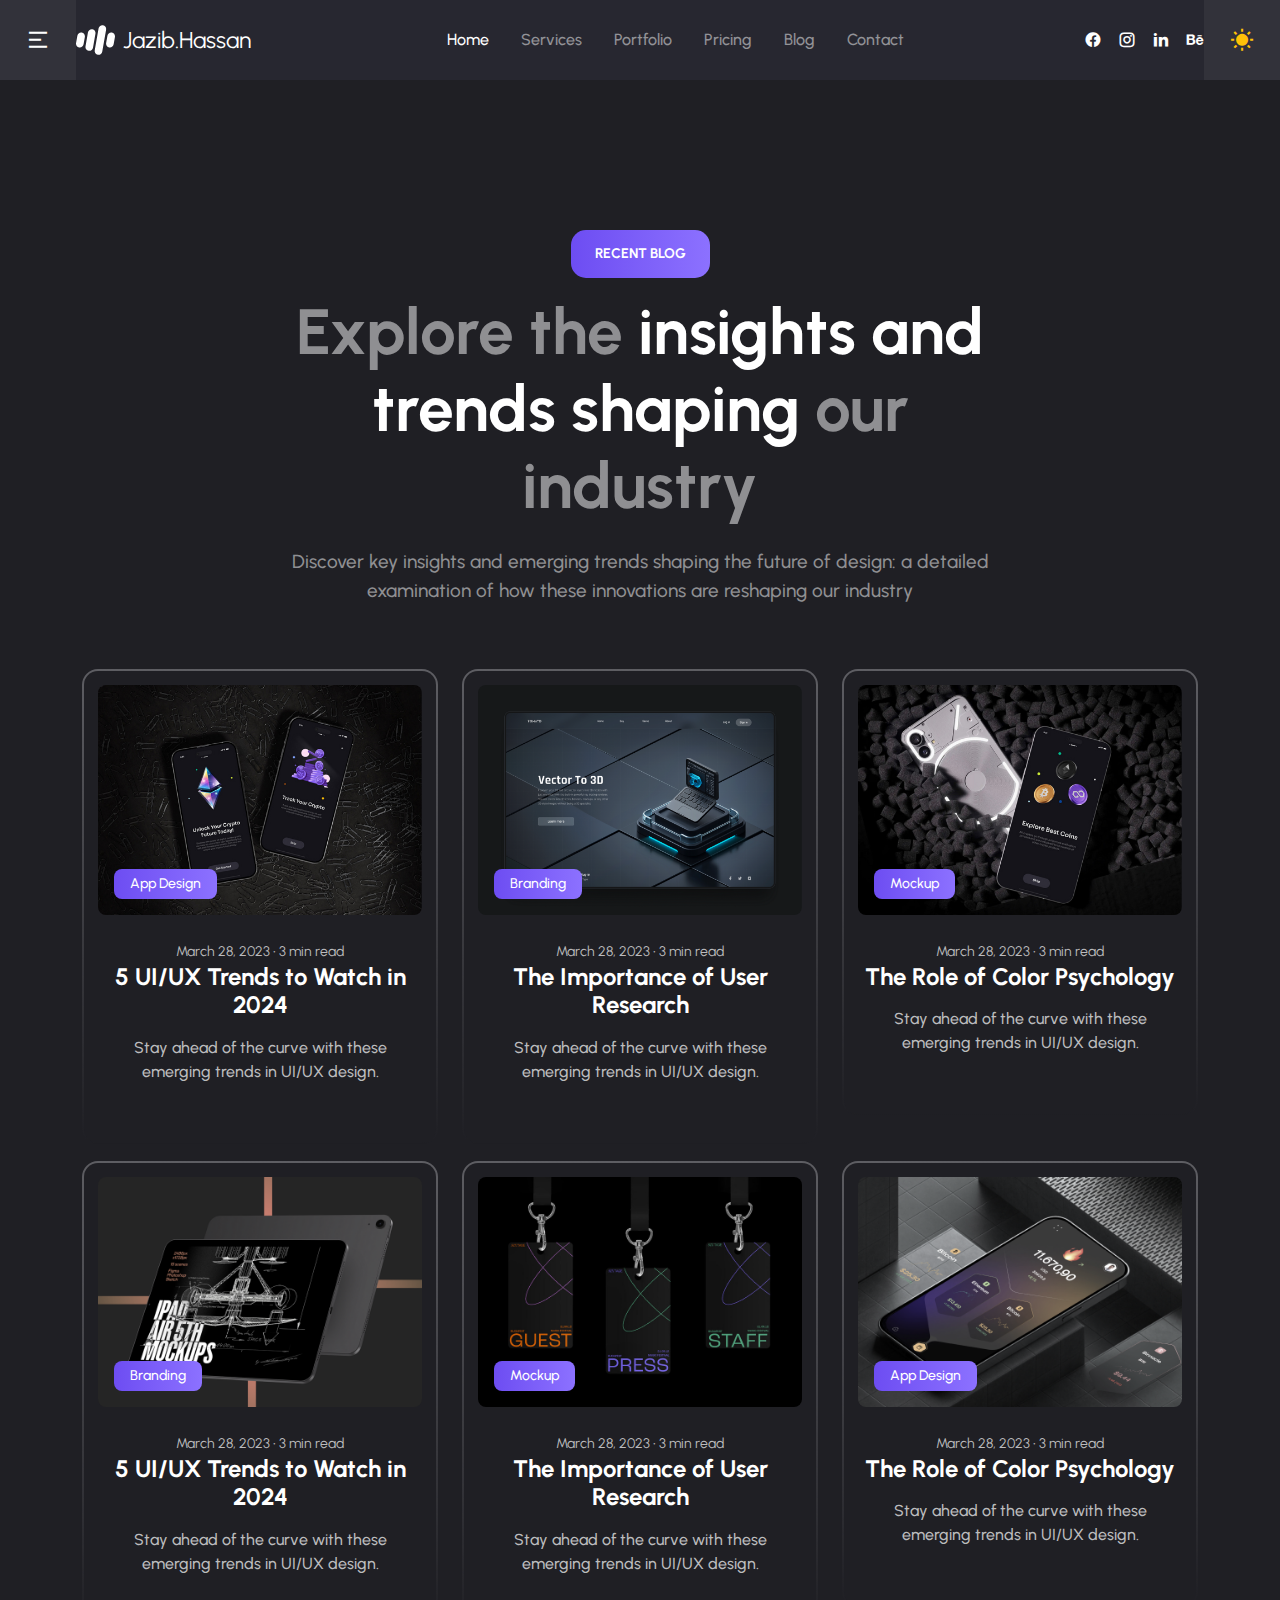
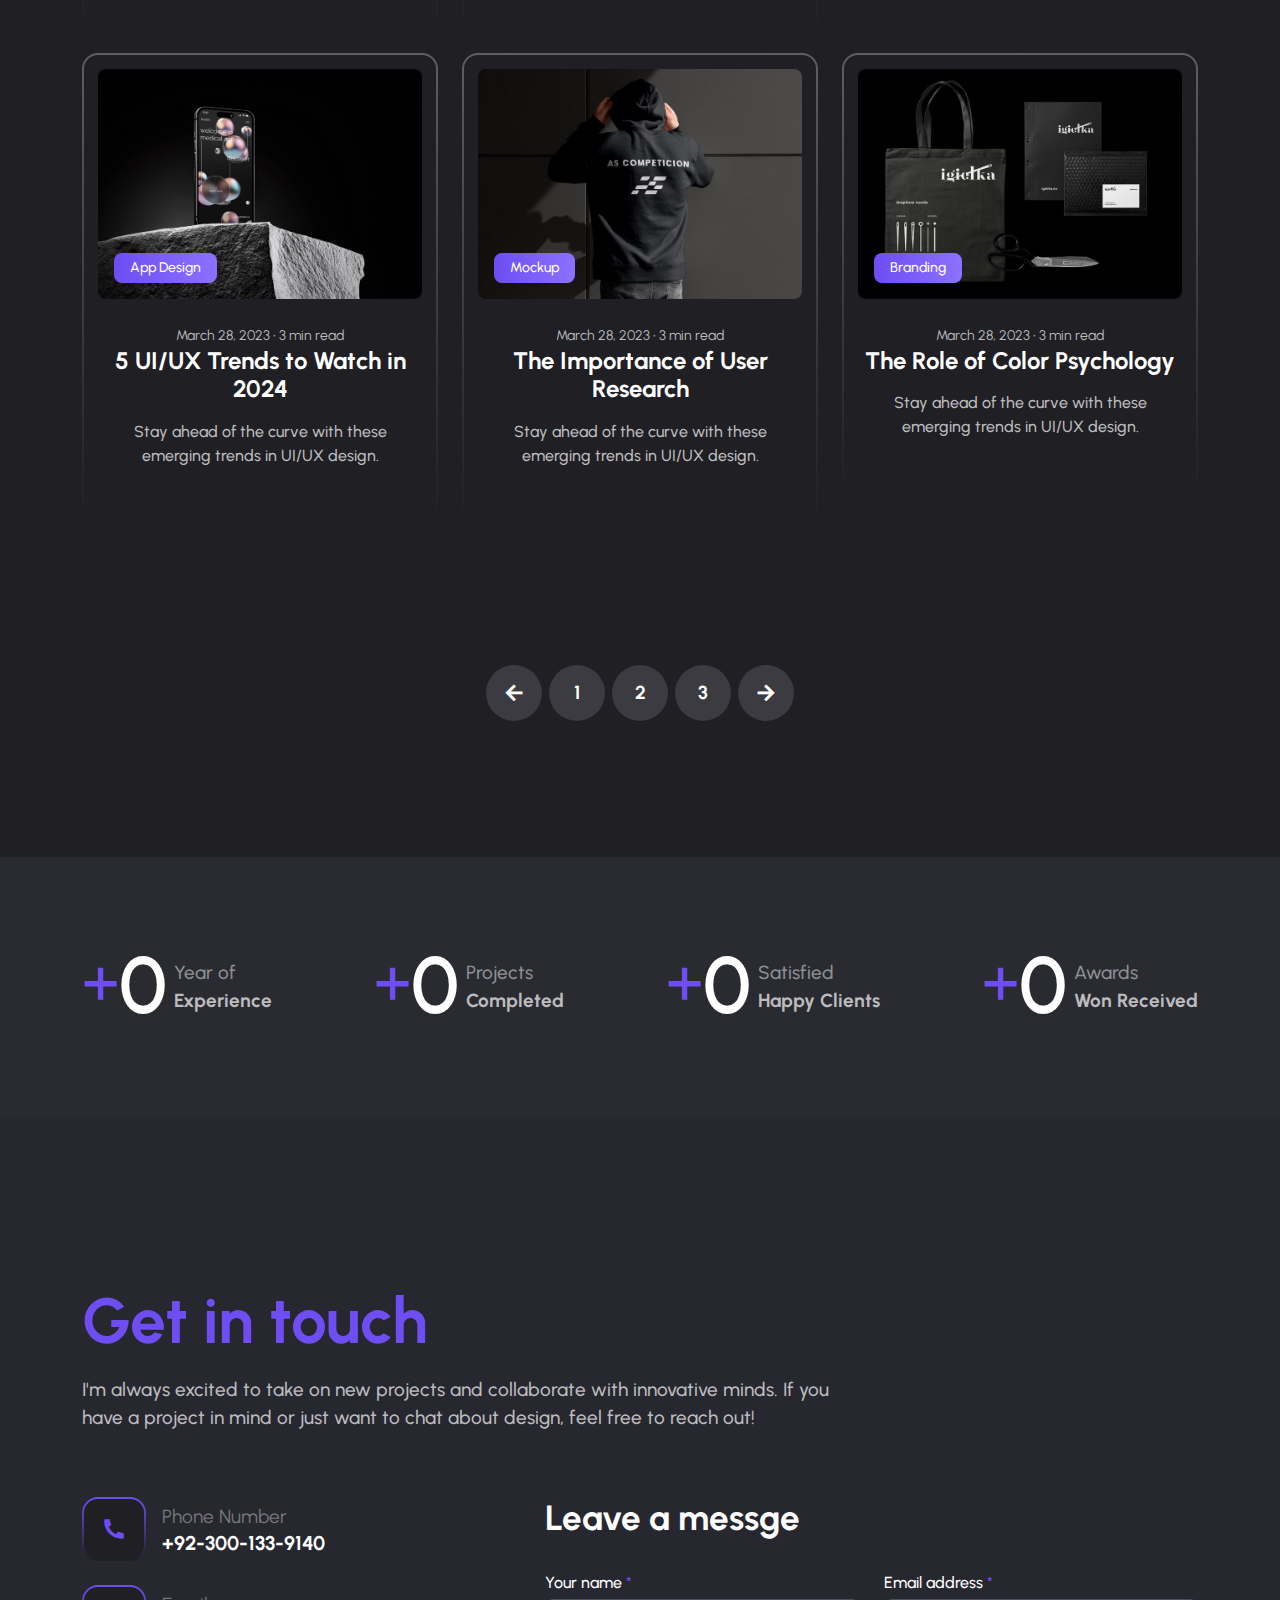
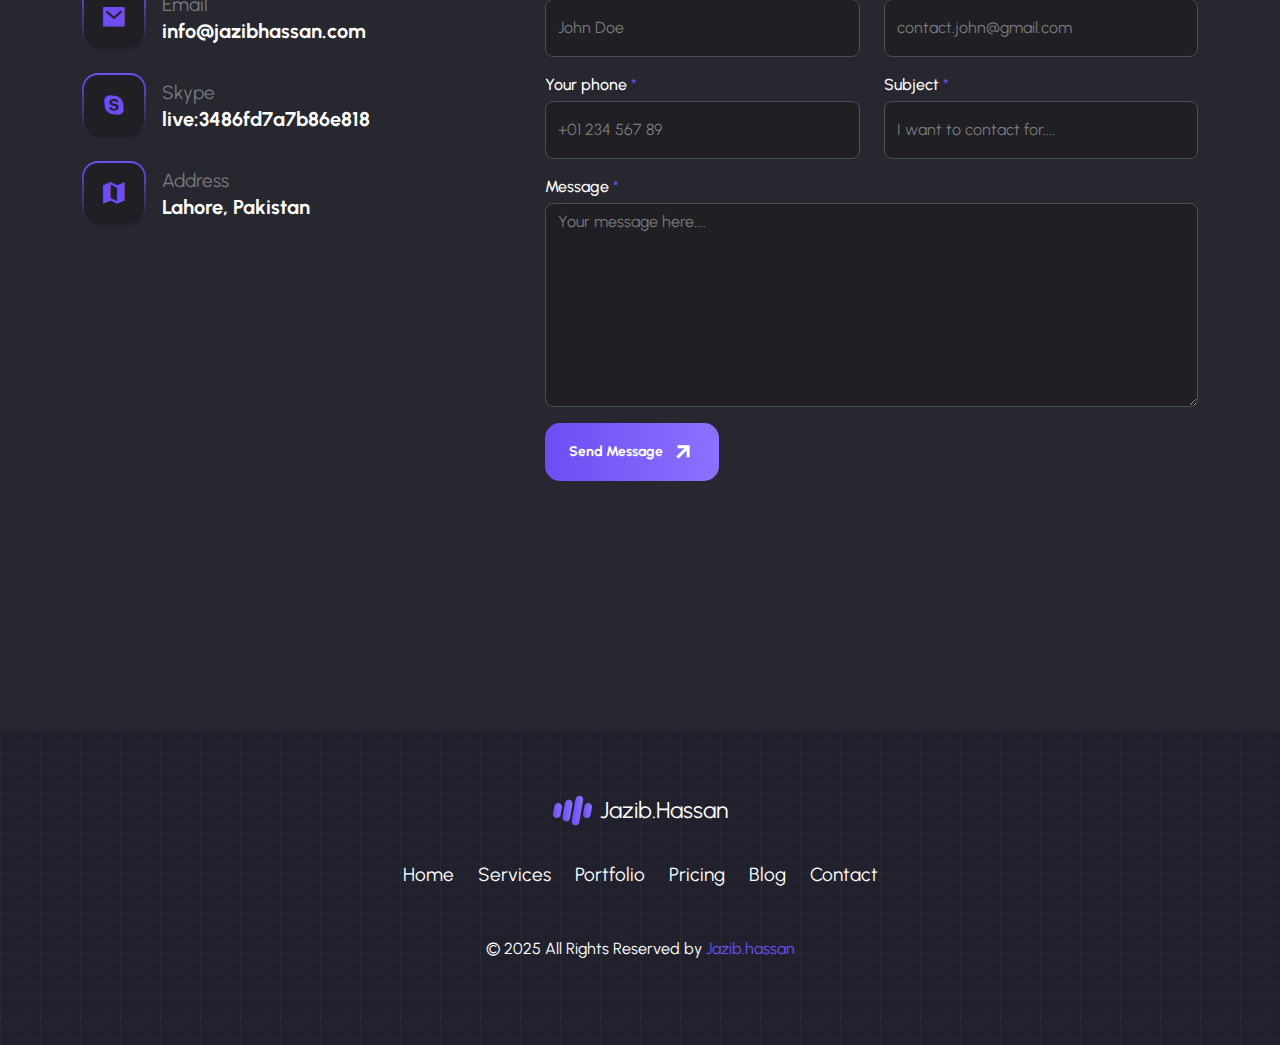
==== commit cae240ca: "change in pricing.html and blog-list.html" ====
--- a/blog-list.html
+++ b/blog-list.html
@@ -496,143 +496,166 @@
 </div>
 
             <!-- Contact 1-->
-<section id="contact" class="section-contact-1 bg-900 position-relative pt-150 pb-lg-250 pb-150 overflow-hidden">
-    <div class="container position-relative z-1">
-        <h3 class="ds-3 mt-3 mb-3 text-primary">Get in touch</h3>
-        <span class="fs-5 fw-medium text-200">
-            I'm always excited to take on new projects and collaborate with innovative minds. If you
-            <br />
-            have a project in mind or just want to chat about design, feel free to reach out!
-        </span>
-        <div class="row mt-8">
-            <div class="col-lg-4 d-flex flex-column">
-                <div class="d-flex align-items-center mb-4 position-relative d-inline-flex">
-                    <div class="bg-white icon-flip position-relative icon-shape icon-xxl border-linear-2 border-2 rounded-4">
-                        <i class="ri-phone-fill text-primary fs-26"></i>
-                    </div>
-                    <div class="ps-3">
-                        <span class="text-400 fs-5">Phone Number</span>
-                        <h6 class="mb-0">+1-234-567-8901</h6>
-                    </div>
-                    <a href="tel:+1-234-567-8901" class="position-absolute top-0 start-0 w-100 h-100"></a>
-                </div>
-                <div class="d-flex align-items-center mb-4 position-relative d-inline-flex">
-                    <div class="bg-white icon-flip position-relative icon-shape icon-xxl border-linear-2 border-2 rounded-4">
-                        <i class="ri-mail-fill text-primary fs-26"></i>
-                    </div>
-                    <div class="ps-3">
-                        <span class="text-400 fs-5">Email</span>
-                        <h6 class="mb-0">contact@william.design</h6>
-                    </div>
-                    <a href="mailto:someone@example.com" class="position-absolute top-0 start-0 w-100 h-100"></a>
-                </div>
-                <div class="d-flex align-items-center mb-4 position-relative d-inline-flex">
-                    <div class="bg-white icon-flip position-relative icon-shape icon-xxl border-linear-2 border-2 rounded-4">
-                        <i class="ri-skype-fill text-primary fs-26"></i>
-                    </div>
-                    <div class="ps-3">
-                        <span class="text-400 fs-5">Skype</span>
-                        <h6 class="mb-0">WilliamDesignUX</h6>
-                    </div>
-                    <a href="skype:SKYPENAME?add" class="position-absolute top-0 start-0 w-100 h-100"></a>
-                </div>
-                <div class="d-flex align-items-center mb-4 position-relative d-inline-flex">
-                    <div class="bg-white icon-flip position-relative icon-shape icon-xxl border-linear-2 border-2 rounded-4">
-                        <i class="ri-map-2-fill text-primary fs-26"></i>
-                    </div>
-                    <div class="ps-3">
-                        <span class="text-400 fs-5">Address</span>
-                        <h6 class="mb-0">0811 Erdman Prairie, Joaville CA</h6>
-                    </div>
-                    <a href="https://maps.google.com/maps?q=1st+avenue,New+York" class="position-absolute top-0 start-0 w-100 h-100"></a>
-                </div>
-            </div>
-            <div class="col-lg-7 offset-lg-1 ps-lg-0 pt-5 pt-lg-0">
-                <div class="position-relative">
-                    <div class="position-relative z-2">
-                        <h3>Leave a messge</h3>
-                        <form action="#">
-                            <div class="row mt-3">
-                                <div class="col-md-6 ">
-                                    <label class="mb-1 mt-3 text-dark" for="name">Your name <span class="text-primary">*</span></label>
-                                    <input type="text" class="form-control border rounded-3" id="name" name="name" placeholder="John Doe" aria-label="username" />
-                                </div>
-                                <div class="col-md-6">
-                                    <label class="mb-1 mt-3 text-dark" for="email">Email address <span class="text-primary">*</span></label>
-                                    <input type="text" class="form-control border rounded-3" id="email" name="email" placeholder="contact.john@gmail.com" aria-label="email" />
-                                </div>
-                                <div class="col-md-6">
-                                    <label class="mb-1 mt-3 text-dark" for="phone">Your phone <span class="text-primary">*</span></label>
-                                    <input type="text" class="form-control border rounded-3" id="phone" name="phone" placeholder="+01 234 567 89" aria-label="phone" />
-                                </div>
-                                <div class="col-md-6">
-                                    <label class="mb-1 mt-3 text-dark" for="subject">Subject <span class="text-primary">*</span></label>
-                                    <input type="text" class="form-control border rounded-3" id="subject" name="subject" placeholder="I want to contact for...." aria-label="subject" />
-                                </div>
-                                <div class="col-12">
-                                    <label class="mb-1 mt-3 text-dark" for="message">Message <span class="text-primary">*</span></label>
-                                    <textarea class="form-control border rounded-3 pb-10" id="message" name="message" placeholder="Your message here...." aria-label="With textarea"></textarea>
-                                </div>
-                                <div class="col-12">
-                                    <button type="submit" class="btn btn-gradient mt-3">
-                                        Send Message
-                                        <i class="ri-arrow-right-up-line"></i>
-                                    </button>
-                                </div>
-                            </div>
-                        </form>
-                    </div>
-                    <div class="z-0 bg-primary-dark rectangle-bg z-1 rounded-3"></div>
-                </div>
-            </div>
-        </div>
-    </div>
-    <div class="scroll-move-right position-absolute bottom-0 start-50 translate-middle-x bg-900 overflow-hidden">
-        <div class="wow img-custom-anim-top">
-            <h3 class="stroke fs-280 text-lowercase text-900 mb-0 lh-1">william.design</h3>
-        </div>
-    </div>
-</section>
+            <section id="contact"
+            class="section-contact-1 bg-900 position-relative pt-150 pb-lg-250 pb-150 overflow-hidden">
+            <div class="container position-relative z-1">
+                <h3 class="ds-3 mt-3 mb-3 text-primary">Get in touch</h3>
+                <span class="fs-5 fw-medium text-200">
+                    I'm always excited to take on new projects and collaborate with innovative minds. If you
+                    <br />
+                    have a project in mind or just want to chat about design, feel free to reach out!
+                </span>
+                <div class="row mt-8">
+                    <div class="col-lg-4 d-flex flex-column">
+                        <div class="d-flex align-items-center mb-4 position-relative d-inline-flex">
+                            <div
+                                class="bg-white icon-flip position-relative icon-shape icon-xxl border-linear-2 border-2 rounded-4">
+                                <i class="ri-phone-fill text-primary fs-26"></i>
+                            </div>
+                            <div class="ps-3">
+                                <span class="text-400 fs-5">Phone Number</span>
+                                <h6 class="mb-0">+92-300-133-9140</h6>
+                            </div>
+                            <a href="tel:+923001339140" class="position-absolute top-0 start-0 w-100 h-100"></a>
+                        </div>
+                        <div class="d-flex align-items-center mb-4 position-relative d-inline-flex">
+                            <div
+                                class="bg-white icon-flip position-relative icon-shape icon-xxl border-linear-2 border-2 rounded-4">
+                                <i class="ri-mail-fill text-primary fs-26"></i>
+                            </div>
+                            <div class="ps-3">
+                                <span class="text-400 fs-5">Email</span>
+                                <h6 class="mb-0">info@jazibhassan.com</h6>
+                            </div>
+                            <a href="mailto:info@jazibhassan.com"
+                                class="position-absolute top-0 start-0 w-100 h-100"></a>
+                        </div>
+                        <div class="d-flex align-items-center mb-4 position-relative d-inline-flex">
+                            <div
+                                class="bg-white icon-flip position-relative icon-shape icon-xxl border-linear-2 border-2 rounded-4">
+                                <i class="ri-skype-fill text-primary fs-26"></i>
+                            </div>
+                            <div class="ps-3">
+                                <span class="text-400 fs-5">Skype</span>
+                                <h6 class="mb-0">live:3486fd7a7b86e818</h6>
+                            </div>
+                            <a href="skype:SKYPENAME?add" class="position-absolute top-0 start-0 w-100 h-100"></a>
+                        </div>
+                        <div class="d-flex align-items-center mb-4 position-relative d-inline-flex">
+                            <div
+                                class="bg-white icon-flip position-relative icon-shape icon-xxl border-linear-2 border-2 rounded-4">
+                                <i class="ri-map-2-fill text-primary fs-26"></i>
+                            </div>
+                            <div class="ps-3">
+                                <span class="text-400 fs-5">Address</span>
+                                <h6 class="mb-0">Lahore, Pakistan</h6>
+                            </div>
+                            <a href="https://maps.google.com/maps?q=1st+avenue,New+York"
+                                class="position-absolute top-0 start-0 w-100 h-100"></a>
+                        </div>
+                    </div>
+                    <div class="col-lg-7 offset-lg-1 ps-lg-0 pt-5 pt-lg-0">
+                        <div class="position-relative">
+                            <div class="position-relative z-2">
+                                <h3>Leave a messge</h3>
+                                <form action="#">
+                                    <div class="row mt-3">
+                                        <div class="col-md-6 ">
+                                            <label class="mb-1 mt-3 text-dark" for="name">Your name <span
+                                                    class="text-primary">*</span></label>
+                                            <input type="text" class="form-control border rounded-3" id="name"
+                                                name="name" placeholder="John Doe" aria-label="username" />
+                                        </div>
+                                        <div class="col-md-6">
+                                            <label class="mb-1 mt-3 text-dark" for="email">Email address <span
+                                                    class="text-primary">*</span></label>
+                                            <input type="text" class="form-control border rounded-3" id="email"
+                                                name="email" placeholder="contact.john@gmail.com" aria-label="email" />
+                                        </div>
+                                        <div class="col-md-6">
+                                            <label class="mb-1 mt-3 text-dark" for="phone">Your phone <span
+                                                    class="text-primary">*</span></label>
+                                            <input type="text" class="form-control border rounded-3" id="phone"
+                                                name="phone" placeholder="+01 234 567 89" aria-label="phone" />
+                                        </div>
+                                        <div class="col-md-6">
+                                            <label class="mb-1 mt-3 text-dark" for="subject">Subject <span
+                                                    class="text-primary">*</span></label>
+                                            <input type="text" class="form-control border rounded-3" id="subject"
+                                                name="subject" placeholder="I want to contact for...."
+                                                aria-label="subject" />
+                                        </div>
+                                        <div class="col-12">
+                                            <label class="mb-1 mt-3 text-dark" for="message">Message <span
+                                                    class="text-primary">*</span></label>
+                                            <textarea class="form-control border rounded-3 pb-10" id="message"
+                                                name="message" placeholder="Your message here...."
+                                                aria-label="With textarea"></textarea>
+                                        </div>
+                                        <div class="col-12">
+                                            <button type="submit" class="btn btn-gradient mt-3">
+                                                Send Message
+                                                <i class="ri-arrow-right-up-line"></i>
+                                            </button>
+                                        </div>
+                                    </div>
+                                </form>
+                            </div>
+                            <div class="z-0 bg-primary-dark rectangle-bg z-1 rounded-3"></div>
+                        </div>
+                    </div>
+                </div>
+            </div>
+            <div
+                class="scroll-move-right position-absolute bottom-0 start-50 translate-middle-x bg-900 overflow-hidden">
+                <div class="wow img-custom-anim-top">
+                    <h3 class="stroke fs-290 text-capitalize text-900 mb-0 lh-1">Jazib.Hassan</h3>
+                </div>
+            </div>
+        </section>
 
         </main>
         <!-- prettier-ignore -->
         <!-- Footer -->
-<footer>
-    <div class="section-footer position-relative pt-60 pb-60 bg-secondary-1">
-        <div class="container position-relative z-1">
-            <div class="text-center">
-                <a class="d-flex main-logo align-items-center d-inline-flex" href="index.html">
-                    <img src="assets/imgs/footer-1/logo.svg" alt="zelio" />
-                    <span class="fs-4 ms-2 text-white-keep">william.design</span>
-                </a>
-                <div class="navigation d-none d-md-flex align-items-center justify-content-center flex-wrap gap-4 my-4">
-                    <a href="index.html" class="fs-5">
-                        Home
-                    </a>                   
-                    <a href="services.html" class="fs-5">
-                        Services
-                    </a>
-                    <a href="work.html" class="fs-5">
-                        Portfolio
-                    </a>
-                    <a href="pricing.html" class="fs-5">
-                        Pricing
-                    </a>
-                    <a href="blog-list.html" class="fs-5">
-                        Blog
-                    </a>
-                    <a href="#contact" class="fs-5">
-                        Contact
-                    </a>
-                </div>
-            </div>
-            <div class="row text-center py-4">
-                <span class="fs-6 text-white-keep">© 2024 All Rights Reserved by <span><a href="#" class="text-primary">William.design</a></span>
-            </div>
-        </div>
-        <div class="position-absolute top-0 start-0 w-100 h-100 z-0" data-background="assets/imgs/footer-1/background.png "></div>
-    </div>
-</footer>
+        <footer>
+            <div class="section-footer position-relative pt-60 pb-60 bg-secondary-1">
+                <div class="container position-relative z-1">
+                    <div class="text-center">
+                        <a class="d-flex main-logo align-items-center d-inline-flex" href="index.html">
+                            <img src="assets/imgs/footer-1/logo.svg" alt="zelio" />
+                            <span class="fs-4 ms-2 text-white-keep">Jazib.Hassan</span>
+                        </a>
+                        <div
+                            class="navigation d-none d-md-flex align-items-center justify-content-center flex-wrap gap-4 my-4">
+                            <a href="index.html" class="fs-5">
+                                Home
+                            </a>
+                            <a href="services.html" class="fs-5">
+                                Services
+                            </a>
+                            <a href="work.html" class="fs-5">
+                                Portfolio
+                            </a>
+                            <a href="pricing.html" class="fs-5">
+                                Pricing
+                            </a>
+                            <a href="blog-list.html" class="fs-5">
+                                Blog
+                            </a>
+                            <a href="#contact" class="fs-5">
+                                Contact
+                            </a>
+                        </div>
+                    </div>
+                    <div class="row text-center py-4">
+                        <span class="fs-6 text-white-keep">© 2025 All Rights Reserved by <span><a href="#"
+                                    class="text-primary">Jazib.hassan</a></span>
+                    </div>
+                </div>
+                <div class="position-absolute top-0 start-0 w-100 h-100 z-0"
+                    data-background="assets/imgs/footer-1/background.png "></div>
+            </div>
+        </footer>
         <!-- Scroll top -->
 <div class="btn-scroll-top @@style">
     <svg class="progress-square svg-content" width="100%" height="100%" viewBox="0 0 40 40">
